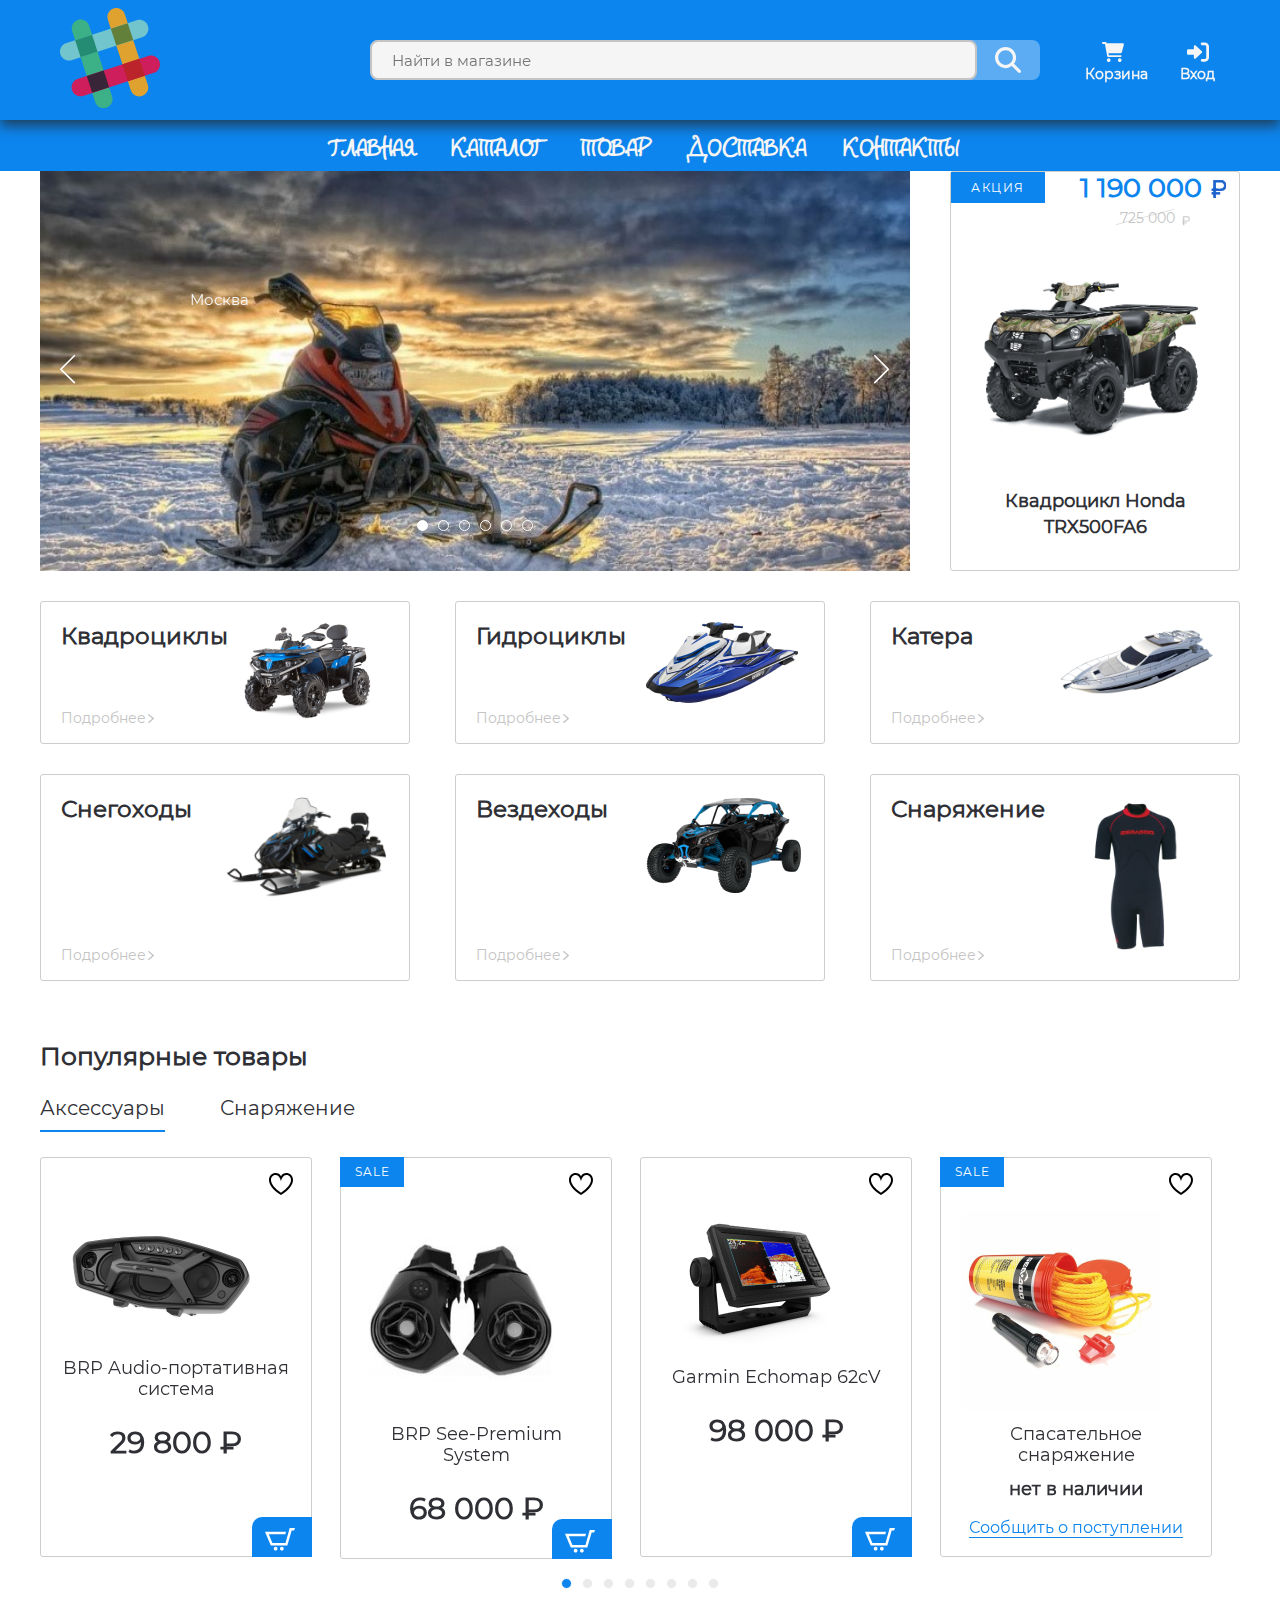
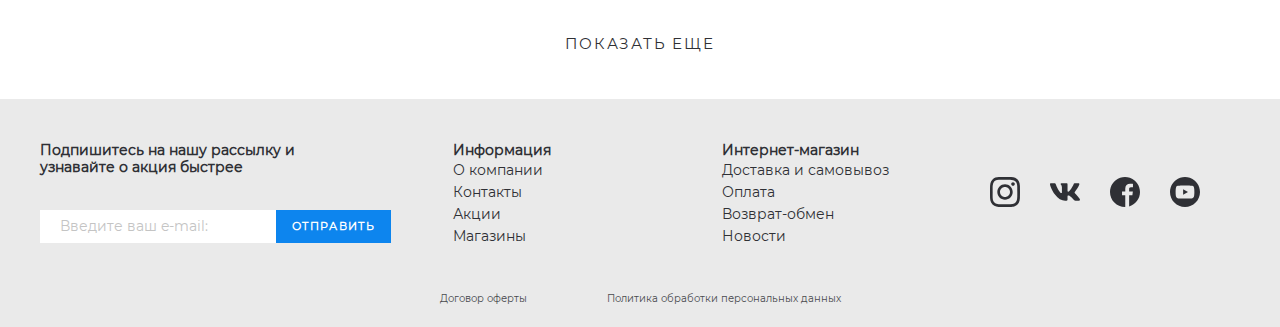
==== index.html @ d173279e "kommit" ====
<!DOCTYPE html>
<html lang="ru">
<head>
  <meta charset="UTF-8">

  <meta name="viewport" content="width=device-width, initial-scale=1.0">
  <title>Интернет-магазин</title>
  <link rel="stylesheet" href="css/jquery.formstyler.css">
  <link rel="stylesheet" href="css/jquery.formstyler.theme.css">
  <link rel="stylesheet" href="css/ion.rangeSlider.min.css">
  <link rel="stylesheet" href="css/style.css">
  <link rel="stylesheet" href="css/slick.css">
  <link rel="stylesheet" href="css/media.css">
 

  <script src="https://ajax.googleapis.com/ajax/libs/jquery/3.6.1/jquery.min.js"></script>
  <script src="js/slick.min.js"></script>

  <script defer src="js/slider.js"></script>
  <script src="js/ion.rangeSlider.min.js"></script>

  <script src="js/jquery.formstyler.min.js"></script>

  <script defer src="js/jquery.bxslider.min.js"></script>
  <script src="js/main.js"></script> 
</head>
<body>

  <header>
    <div class="header container">
        <a href="#">
            <div class="logo"><img src="/images/1-logo.svg" alt="Лого" width="100"></div>
        </a>
          <div id="city" title="Выбор города"><b>Ваш город: </b>
            <span> Москва</span> 
          </div>
        <div class="search-header">
            <form class="search-form">
                <input type="search" class="query" name="query" placeholder="Найти в магазине">
                <button type="button" class="search-button"></button>
            </form>
        </div>
        <a href="order.html" class="header-item cart">Корзина</a>
        <a href="#" class="header-item login">Вход</a>
        <nav id="nav" class="hamburger">
            <span></span>
            <span></span>
            <span></span>
            <span></span>
        </nav>
    </div>

      <nav class="header container">
          <a href="order.html" class="nav-cart">Корзина</a>
          <a href="#" class="nav-login">Вход</a>
      </nav>
  </header>

    <nav class="nav">
      <ul class="menu">
        <li class="menu__list"><a href="index.html" class="menu__link">Главная</a></li>
          <li class="menu__list menu__currentPage"><a href="catalog.html" class="menu__link">Каталог</a>
          </li>
        <li class="menu__list"><a href="product.html" class="menu__link">Товар</a></li>
        <li class="menu__list"><a href="index.html" class="menu__link">Доставка</a></li>
        <li class="menu__list"><a href="contacts.html" class="menu__link">Контакты</a></li>
      </ul>
    </nav>

  <section>
    <div id="sale" class="container">
        <div class="sale-wrapper">
            <div class="sale-info">
                <h2>Акция</h2>
                <p>Распродажа. Скидки до 50%.</p>
            </div>
            <div class="sale-countdown">
                <div class="sale-countdown-header">До конца акции осталось:</div>
                <div class="days-left">
                    <span class="digit-wrapper">
                        <span class="digit">0</span>
                    </span>
                    <span class="digit-wrapper">
                        <span class="digit">0</span>
                    </span>
                </div>
                <div class="timer-separator"></div>
                <div class="hours-left">
                    <span class="digit-wrapper">
                        <span class="digit">0</span>
                    </span>
                    <span class="digit-wrapper">
                        <span class="digit">0</span>
                    </span>
                </div>
                <div class="timer-separator"></div>
                <div class="minutes-left">
                    <span class="digit-wrapper">
                        <span class="digit">0</span>
                    </span>
                    <span class="digit-wrapper">
                        <span class="digit">0</span>
                    </span>
                </div>
                <div class="timer-separator"></div>
                <div class="days-left">
                    <span class="digit-wrapper">
                        <span class="digit">0</span>
                    </span>
                    <span class="digit-wrapper">
                        <span class="digit">0</span>
                    </span>
                </div>
                <div class="sale-countdown-footer">
                    Дней
                </div>
                <div class="blank"></div>
                <div class="sale-countdown-footer">
                    Часов
                </div>
                <div class="blank"></div>
                <div class="sale-countdown-footer">
                    Минут
                </div>
                <div class="blank"></div>
                <div class="sale-countdown-footer">
                    Секунд
                </div>
            </div>
        </div>
    </div>  
  </section>

<section class="banner-section page-section">
  <div class="container">
    <div class="banner-section__inner">
      <div class="banner-section__slider">
        <a class="banner-section__slider-item" href="#">
          <img class="banner-section__slider-img" src="images/2.Баннер/1-банер.jpg" alt="banner-slider">
        </a>
        <a class="banner-section__slider-item" href="#">
          <img class="banner-section__slider-img" src="images/2.Баннер/2-баннер.jpg" alt="banner-slider" width="900" height="400">
        </a>
        <a class="banner-section__slider-item" href="#">
          <img class="banner-section__slider-img" src="images/2.Баннер/3-баннер.jpg" alt="banner-slider" width="900" height="400">
        </a>
        <a class="banner-section__slider-item" href="#">
          <img class="banner-section__slider-img" src="images/2.Баннер/4-баннер.jpg" alt="banner-slider"width="900" height="400">
        </a>
        <a class="banner-section__slider-item" href="#">
          <img class="banner-section__slider-img" src="images/2.Баннер/5-баннер.jpg" alt="banner-slider" width="900" height="400">
        </a>
        <a class="banner-section__slider-item" href="#">
          <img class="banner-section__slider-img" src="images/2.Баннер/6-баннер.jpg" alt="banner-slider" width="900" height="400">
        </a>
      </div>
      <a class="banner-section__item sale-item">
        <div class="sale-item__top">
          <p class="sale-item__info">акция</p>
          <div class="sale-item__price">
            <div class="price sale-item__price-new">1 190 000</div>
            <div class="price sale-item__price-old">725 000</div>
          </div>
        </div>
        <img class="sale-item__img" src="img 2/3.jpg" alt="sale" width="280">
        <h5 class="sale-item__title">Квадроцикл Honda TRX500FA6</h5>
      </a>
    </div>
  </div>
</section>

<section class="categories page-section">
  <div class="container">
    <div class="categories__inner">
      <a class="categories__item" href="product.html">
        <div class="categories__item-info">
          <h4 class="categories__item-title">Квадроциклы</h4>
          <p class="categories__item-text">Подробнее</p>
        </div>
        <div class="categories__item-img">
          <img src="images/categories-1.png" alt="categories-1">
        </div>
      </a>
      <a class="categories__item" href="product.html">
        <div class="categories__item-info">
          <h4 class="categories__item-title">Гидроциклы </h4>
          <p class="categories__item-text">Подробнее</p>
        </div>
        <div class="categories__item-img">
          <img src="images/categories-2.png" alt="categories-2">
        </div>
      </a>
      <a class="categories__item" href="product.html">
        <div class="categories__item-info">
          <h4 class="categories__item-title">Катера</h4>
          <p class="categories__item-text">Подробнее</p>
        </div>
        <div class="categories__item-img">
          <img src="images/categories-3.png" alt="categories-3">
        </div>
      </a>
      <a class="categories__item" href="product.html">
        <div class="categories__item-info">
          <h4 class="categories__item-title">Снегоходы</h4>
          <p class="categories__item-text">Подробнее</p>
        </div>
        <div class="categories__item-img">
          <img src="images/categories-4.png" alt="categories-4">
        </div>
      </a>
      <a class="categories__item" href="product.html">
        <div class="categories__item-info">
          <h4 class="categories__item-title">Вездеходы</h4>
          <p class="categories__item-text">Подробнее</p>
        </div>
        <div class="categories__item-img">
          <img src="images/categories-5.png" alt="categories-5">
        </div>
      </a>
      <a class="categories__item" href="product.html">
        <div class="categories__item-info">
          <h4 class="categories__item-title">Снаряжение</h4>
          <p class="categories__item-text">Подробнее</p>
        </div>
        <div class="categories__item-img">
          <img src="images/content/suit.png" alt="categories-6">
        </div>
      </a>
    </div>
  </div>
</section>

<section class="products page-section">
  <div class="container">
    <div class="products__inner">
      <div class="products__title">Популярные товары</div>
      <div class="tabs-wrapper">
        <div class="tabs products__tabs mobile-overflow">
          <a class="tab products__tab tab--active" href="#product-tab-1">Аксессуары</a>
          <a class="tab products__tab" href="#product-tab-2">Снаряжение</a>
        </div>
      </div>
        <div class="tabs-container products__container">
          <div class="tabs-content products__content tabs-content--active" id="product-tab-1">
            <div class="product-slider">
              <div class="product-slider__item">
                <div class="product-item__wrapper">
                  <button class="product-item__favorite"></button>
                  <button class="product-item__basket">
                    <img src="images/icon-basket-white.svg" alt="basket">
                  </button>
                  <a class="product-item__notify-link" href="#"><span>Сообщить о поступлении</span></a>
                  <a class="product-item" href="#">
                    <p class="product-item__hover-text">посмотреть товар</p>
                    <img class="product-item__img" src="/images/content/brp-audio-system.png" alt="product">
                    <h4 class="product-item__title">BRP Audio-портативная система</h4>
                    <p class="price product-item__price">29 800 ₽</p>
                    <p class="product-item__notify-text">нет в наличии</p>
                  </a>
                </div>
              </div>
              <div class="product-slider__item">
                <div class="product-item__wrapper">
                  <button class="product-item__favorite"></button>
                  <button class="product-item__basket">
                    <img src="images/icon-basket-white.svg" alt="basket">
                  </button>
                  <a class="product-item__notify-link" href="#"><span>Сообщить о поступлении</span></a>
                  <a class="product-item product-item--sale" href="#">
                    <p class="product-item__hover-text">посмотреть товар</p>
                    <img class="product-item__img" src="images/content/product-3.png" alt="product">
                    <h4 class="product-item__title">BRP See-Premium System</h4>
                    <p class="price product-item__price">68 000 ₽</p>
                    <p class="product-item__notify-text">нет в наличии</p>
                  </a>
                </div>
              </div>
              <div class="product-slider__item">
                <div class="product-item__wrapper">
                  <button class="product-item__favorite"></button>
                  <button class="product-item__basket">
                    <img src="images/icon-basket-white.svg" alt="basket">
                  </button>
                  <a class="product-item__notify-link" href="#"><span>Сообщить о поступлении</span></a>
                  <a class="product-item" href="#">
                    <p class="product-item__hover-text">посмотреть товар</p>
                    <img class="product-item__img" src="images/content/echomap.png" alt="product">
                    <h4 class="product-item__title">Garmin Echomap 62cV</h4>
                    <p class="price product-item__price">98 000 ₽</p>
                    <p class="product-item__notify-text">нет в наличии</p>
                  </a>
                </div>
              </div>
              <div class="product-slider__item">
                <div class="product-item__wrapper product-item__not-available">
                  <button class="product-item__favorite"></button>
                  <button class="product-item__basket">
                    <img src="images/icon-basket-white.svg" alt="basket">
                  </button>
                  <a class="product-item__notify-link" href="#"><span>Сообщить о поступлении</span></a>
                  <a class="product-item product-item--sale" href="#">
                    <p class="product-item__hover-text">посмотреть товар</p>
                    <img class="product-item__img" src="images/content/product-4.png" alt="product">
                    <h4 class="product-item__title">Спасательное снаряжение</h4>
                    <p class="price product-item__price">6 800 ₽</p>
                    <p class="product-item__notify-text">нет в наличии</p>
                  </a>
                </div>
              </div>
              <div class="product-slider__item">
                <div class="product-item__wrapper product-item__not-available">
                  <button class="product-item__favorite"></button>
                  <button class="product-item__basket">
                    <img src="images/icon-basket-white.svg" alt="basket">
                  </button>
                  <a class="product-item__notify-link" href="#"><span>Сообщить о поступлении</span></a>
                  <a class="product-item product-item--sale" href="#">
                    <p class="product-item__hover-text">посмотреть товар</p>
                    <img class="product-item__img" src="/images/content/suit.png" alt="product">
                    <h4 class="product-item__title">Мужской костюм 3мм</h4>
                    <p class="price product-item__price">10 400 ₽</p>
                    <p class="product-item__notify-text">нет в наличии</p>
                  </a>
                </div>
              </div>
              <div class="product-slider__item">
                <div class="product-item__wrapper product-item__not-available">
                  <button class="product-item__favorite"></button>
                  <button class="product-item__basket">
                    <img src="images/icon-basket-white.svg" alt="basket">
                  </button>
                  <a class="product-item__notify-link" href="#"><span>Сообщить о поступлении</span></a>
                  <a class="product-item product-item--sale" href="#">
                    <p class="product-item__hover-text">посмотреть товар</p>
                    <img class="product-item__img" src="images/content/product-1.png" alt="product">
                    <h4 class="product-item__title">Водонепроницаемый Рюкзак</h4>
                    <p class="price product-item__price">9 800 ₽</p>
                    <p class="product-item__notify-text">нет в наличии</p>
                  </a>
                </div>
              </div>
              <div class="product-slider__item">
                <div class="product-item__wrapper product-item__not-available">
                  <button class="product-item__favorite"></button>
                  <button class="product-item__basket">
                    <img src="images/icon-basket-white.svg" alt="basket">
                  </button>
                  <a class="product-item__notify-link" href="#"><span>Сообщить о поступлении</span></a>
                  <a class="product-item product-item--sale" href="#">
                    <p class="product-item__hover-text">посмотреть товар</p>
                    <img class="product-item__img" src="images/content/product-4.png" alt="product">
                    <h4 class="product-item__title">Спасательное снаряжение</h4>
                    <p class="price product-item__price">6 800 ₽</p>
                    <p class="product-item__notify-text">нет в наличии</p>
                  </a>
                </div>
              </div>
              <div class="product-slider__item">
                <div class="product-item__wrapper product-item__not-available">
                  <button class="product-item__favorite"></button>
                  <button class="product-item__basket">
                    <img src="images/icon-basket-white.svg" alt="basket">
                  </button>
                  <a class="product-item__notify-link" href="#"><span>Сообщить о поступлении</span></a>
                  <a class="product-item product-item--sale" href="#">
                    <p class="product-item__hover-text">посмотреть товар</p>
                    <img class="product-item__img" src="/images/content/rf-key.png" alt="product">
                    <h4 class="product-item__title">RF D.E.S.S.TM Key</h4>
                    <p class="price product-item__price">7 700 ₽</p>
                    <p class="product-item__notify-text">нет в наличии</p>
                  </a>
                </div>
              </div>
            </div>
          </div>

          <div class="tabs-content products__content" id="product-tab-2">
            <div class="product-slider">
              <div class="product-slider__item">
                <div class="product-item__wrapper">
                  <button class="product-item__favorite"></button>
                  <button class="product-item__basket">
                    <img src="images/icon-basket-white.svg" alt="basket">
                  </button>
                  <a class="product-item__notify-link" href="#"><span>Сообщить о поступлении</span></a>
                  <a class="product-item" href="#">
                    <p class="product-item__hover-text">посмотреть товар</p>
                    <img class="product-item__img" src="/images/content/suit.png" alt="product">
                    <h4 class="product-item__title">Мужской костюм 4мм</h4>
                    <p class="price product-item__price">11 800 ₽</p>
                    <p class="product-item__notify-text">нет в наличии</p>
                  </a>
                </div>
              </div>
              <div class="product-slider__item">
                <div class="product-item__wrapper">
                  <button class="product-item__favorite"></button>
                  <button class="product-item__basket">
                    <img src="images/icon-basket-white.svg" alt="basket">
                  </button>
                  <a class="product-item__notify-link" href="#"><span>Сообщить о поступлении</span></a>
                  <a class="product-item product-item--sale" href="#">
                    <p class="product-item__hover-text">посмотреть товар</p>
                    <img class="product-item__img" src="images/content/product-2.png" alt="product">
                    <h4 class="product-item__title">Спасательный жилет BRP Men's Airflow PFDк</h4>
                    <p class="price product-item__price">9 900 ₽</p>
                    <p class="product-item__notify-text">нет в наличии</p>
                  </a>
                </div>
              </div>
              <div class="product-slider__item">
                <div class="product-item__wrapper">
                  <button class="product-item__favorite"></button>
                  <button class="product-item__basket">
                    <img src="images/icon-basket-white.svg" alt="basket">
                  </button>
                  <a class="product-item__notify-link" href="#"><span>Сообщить о поступлении</span></a>
                  <a class="product-item" href="#">
                    <p class="product-item__hover-text">посмотреть товар</p>
                    <img class="product-item__img" src="images/content/product-3.png" alt="product">
                    <h4 class="product-item__title">BRP See-Premium System</h4>
                    <p class="price product-item__price">68 000 ₽</p>
                    <p class="product-item__notify-text">нет в наличии</p>
                  </a>
                </div>
              </div>
              <div class="product-slider__item">
                <div class="product-item__wrapper product-item__not-available">
                  <button class="product-item__favorite"></button>
                  <button class="product-item__basket">
                    <img src="images/icon-basket-white.svg" alt="basket">
                  </button>
                  <a class="product-item__notify-link" href="#"><span>Сообщить о поступлении</span></a>
                  <a class="product-item product-item--sale" href="#">
                    <p class="product-item__hover-text">посмотреть товар</p>
                    <img class="product-item__img" src="images/content/product-4.png" alt="product">
                    <h4 class="product-item__title">Спасательное снаряжение</h4>
                    <p class="price product-item__price">9 800 ₽</p>
                    <p class="product-item__notify-text">нет в наличии</p>
                  </a>
                </div>
              </div>
              <div class="product-slider__item">
                <div class="product-item__wrapper product-item__not-available">
                  <button class="product-item__favorite"></button>
                  <button class="product-item__basket">
                    <img src="images/icon-basket-white.svg" alt="basket">
                  </button>
                  <a class="product-item__notify-link" href="#"><span>Сообщить о поступлении</span></a>
                  <a class="product-item product-item--sale" href="#">
                    <p class="product-item__hover-text">посмотреть товар</p>
                    <img class="product-item__img" src="images/content/product-1.png" alt="product">
                    <h4 class="product-item__title">Водонепроницаемый Рюкзак 16L</h4>
                    <p class="price product-item__price">9 800 ₽</p>
                    <p class="product-item__notify-text">нет в наличии</p>
                  </a>
                </div>
              </div>
              <div class="product-slider__item">
                <div class="product-item__wrapper product-item__not-available">
                  <button class="product-item__favorite"></button>
                  <button class="product-item__basket">
                    <img src="images/icon-basket-white.svg" alt="basket">
                  </button>
                  <a class="product-item__notify-link" href="#"><span>Сообщить о поступлении</span></a>
                  <a class="product-item product-item--sale" href="#">
                    <p class="product-item__hover-text">посмотреть товар</p>
                    <img class="product-item__img" src="images/content/product-1.png" alt="product">
                    <h4 class="product-item__title">Водонепроницаемый Рюкзак 20L</h4>
                    <p class="price product-item__price">9 800 ₽</p>
                    <p class="product-item__notify-text">нет в наличии</p>
                  </a>
                </div>
              </div>
              <div class="product-slider__item">
                <div class="product-item__wrapper product-item__not-available">
                  <button class="product-item__favorite"></button>
                  <button class="product-item__basket">
                    <img src="images/icon-basket-white.svg" alt="basket">
                  </button>
                  <a class="product-item__notify-link" href="#"><span>Сообщить о поступлении</span></a>
                  <a class="product-item product-item--sale" href="#">
                    <p class="product-item__hover-text">посмотреть товар</p>
                    <img class="product-item__img" src="images/content/product-1.png" alt="product">
                    <h4 class="product-item__title">Водонепроницаемый Рюкзак 24L</h4>
                    <p class="price product-item__price">9 800 ₽</p>
                    <p class="product-item__notify-text">нет в наличии</p>
                  </a>
                </div>
              </div>
              <div class="product-slider__item">
                <div class="product-item__wrapper product-item__not-available">
                  <button class="product-item__favorite"></button>
                  <button class="product-item__basket">
                    <img src="images/icon-basket-white.svg" alt="basket">
                  </button>
                  <a class="product-item__notify-link" href="#"><span>Сообщить о поступлении</span></a>
                  <a class="product-item product-item--sale" href="#">
                    <p class="product-item__hover-text">посмотреть товар</p>
                    <img class="product-item__img" src="images/content/product-1.png" alt="product">
                    <h4 class="product-item__title">Водонепроницаемый Рюкзак 28L</h4>
                    <p class="price product-item__price">9 800 ₽</p>
                    <p class="product-item__notify-text">нет в наличии</p>
                  </a>
                </div>
              </div>
            </div>
          </div>
        </div>
      <div class="product__more">
        <a class="product__more-link" href="#">Показать еще</a>
      </div>
    </div>
  </div>
</section>

<footer class="footer">
  <div class="container">
    <div class="footer__top">
      <div class="footer__top-inner">
        <div class="footer__top-item footer__top-newsLatter">
          <h6 class="footer__top-title">
            Подпишитесь на нашу рассылку и узнавайте о акция быстрее
          </h6>
          <form class="footer-form">
            <input class="footer-form__input" type="text" placeholder="Введите ваш e-mail:">
            <button class="footer-form__btn" type="submit">Отправить</button>
          </form>
        </div>
        <div class="footer__top-item footer__top-itemDrop">
          <h6 class="footer__top-title footer__topDrop">Информация</h6>
          <ul class="footer-list">
            <li class="footer-list__item"><a href="#">О компании</a></li>
            <li class="footer-list__item"><a href="#">Контакты</a></li>
            <li class="footer-list__item"><a href="#">Акции</a></li>
            <li class="footer-list__item"><a href="#">Магазины</a></li>
          </ul>
        </div>
        <div class="footer__top-item">
          <h6 class="footer__top-title footer__topDrop">Интернет-магазин</h6>
          <ul class="footer-list">
            <li class="footer-list__item"><a href="#">Доставка и самовывоз</a></li>
            <li class="footer-list__item"><a href="#">Оплата</a></li>
            <li class="footer-list__item"><a href="#">Возврат-обмен</a></li>
            <li class="footer-list__item"><a href="#">Новости</a></li>
          </ul>
        </div>
        <div class="footer__top-item footer__top-social">
          <ul class="social-list">
            <li class="social-list__item"><a href="#">
              <img src="images/icon-instagram.svg" alt="instagram">
            </a></li>
            <li class="social-list__item"><a href="#">
              <img src="images/icon-vk.svg" alt="vk">
            </a></li>
            <li class="social-list__item"><a href="#">
              <img src="images/icon-facebook.svg" alt="facebook">
            </a></li>
            <li class="social-list__item"><a href="#">
              <img src="images/icon-youtube.svg" alt="youtube">
            </a></li>
          </ul>
        </div>
      </div>
    </div>
    <div class="footer__bottom">
      <a class="footer__bottom-link" href="#">Договор оферты</a>
      <a class="footer__bottom-link" href="#">Политика обработки персональных данных</a>
    </div>
  </div>
</footer>
</body>
</html>
---- css/ion.rangeSlider.min.css ----
/*!Ion.RangeSlider, 2.3.1, © Denis Ineshin, 2010 - 2019, IonDen.com, Build date: 2019-12-19 16:51:02*/.irs{position:relative;display:block;-webkit-touch-callout:none;-webkit-user-select:none;-khtml-user-select:none;-moz-user-select:none;-ms-user-select:none;user-select:none;font-size:12px;font-family:Arial,sans-serif}.irs-line{position:relative;display:block;overflow:hidden;outline:none !important}.irs-bar{position:absolute;display:block;left:0;width:0}.irs-shadow{position:absolute;display:none;left:0;width:0}.irs-handle{position:absolute;display:block;box-sizing:border-box;cursor:default;z-index:1}.irs-handle.type_last{z-index:2}.irs-min,.irs-max{position:absolute;display:block;cursor:default}.irs-min{left:0}.irs-max{right:0}.irs-from,.irs-to,.irs-single{position:absolute;display:block;top:0;left:0;cursor:default;white-space:nowrap}.irs-grid{position:absolute;display:none;bottom:0;left:0;width:100%;height:20px}.irs-with-grid .irs-grid{display:block}.irs-grid-pol{position:absolute;top:0;left:0;width:1px;height:8px;background:#000}.irs-grid-pol.small{height:4px}.irs-grid-text{position:absolute;bottom:0;left:0;white-space:nowrap;text-align:center;font-size:9px;line-height:9px;padding:0 3px;color:#000}.irs-disable-mask{position:absolute;display:block;top:0;left:-1%;width:102%;height:100%;cursor:default;background:rgba(0,0,0,0);z-index:2}.lt-ie9 .irs-disable-mask{background:#000;filter:alpha(opacity=0);cursor:not-allowed}.irs-disabled{opacity:.4}.irs-hidden-input{position:absolute !important;display:block !important;top:0 !important;left:0 !important;width:0 !important;height:0 !important;font-size:0 !important;line-height:0 !important;padding:0 !important;margin:0 !important;overflow:hidden;outline:none !important;z-index:-9999 !important;background:none !important;border-style:solid !important;border-color:transparent !important}.irs--flat{height:40px}.irs--flat.irs-with-grid{height:60px}.irs--flat .irs-line{top:25px;height:12px;background-color:#e1e4e9;border-radius:4px}.irs--flat .irs-bar{top:25px;height:12px;background-color:#ed5565}.irs--flat .irs-bar--single{border-radius:4px 0 0 4px}.irs--flat .irs-shadow{height:1px;bottom:16px;background-color:#e1e4e9}.irs--flat .irs-handle{top:22px;width:16px;height:18px;background-color:transparent}.irs--flat .irs-handle>i:first-child{position:absolute;display:block;top:0;left:50%;width:2px;height:100%;margin-left:-1px;background-color:#da4453}.irs--flat .irs-handle.state_hover>i:first-child,.irs--flat .irs-handle:hover>i:first-child{background-color:#a43540}.irs--flat .irs-min,.irs--flat .irs-max{top:0;padding:1px 3px;color:#999;font-size:10px;line-height:1.333;text-shadow:none;background-color:#e1e4e9;border-radius:4px}.irs--flat .irs-from,.irs--flat .irs-to,.irs--flat .irs-single{color:white;font-size:10px;line-height:1.333;text-shadow:none;padding:1px 5px;background-color:#ed5565;border-radius:4px}.irs--flat .irs-from:before,.irs--flat .irs-to:before,.irs--flat .irs-single:before{position:absolute;display:block;content:"";bottom:-6px;left:50%;width:0;height:0;margin-left:-3px;overflow:hidden;border:3px solid transparent;border-top-color:#ed5565}.irs--flat .irs-grid-pol{background-color:#e1e4e9}.irs--flat .irs-grid-text{color:#999}.irs--big{height:55px}.irs--big.irs-with-grid{height:70px}.irs--big .irs-line{top:33px;height:12px;background-color:white;background:linear-gradient(to bottom, #ddd -50%, white 150%);border:1px solid #ccc;border-radius:12px}.irs--big .irs-bar{top:33px;height:12px;background-color:#92bce0;border:1px solid #428bca;background:linear-gradient(to bottom, #ffffff 0%, #428bca 30%, #b9d4ec 100%);box-shadow:inset 0 0 1px 1px rgba(255,255,255,0.5)}.irs--big .irs-bar--single{border-radius:12px 0 0 12px}.irs--big .irs-shadow{height:1px;bottom:16px;background-color:rgba(66,139,202,0.5)}.irs--big .irs-handle{top:25px;width:30px;height:30px;border:1px solid rgba(0,0,0,0.3);background-color:#cbcfd5;background:linear-gradient(to bottom, white 0%, #B4B9BE 30%, white 100%);box-shadow:1px 1px 2px rgba(0,0,0,0.2),inset 0 0 3px 1px white;border-radius:30px}.irs--big .irs-handle.state_hover,.irs--big .irs-handle:hover{border-color:rgba(0,0,0,0.45);background-color:#939ba7;background:linear-gradient(to bottom, white 0%, #919BA5 30%, white 100%)}.irs--big .irs-min,.irs--big .irs-max{top:0;padding:1px 5px;color:white;text-shadow:none;background-color:#9f9f9f;border-radius:3px}.irs--big .irs-from,.irs--big .irs-to,.irs--big .irs-single{color:white;text-shadow:none;padding:1px 5px;background-color:#428bca;background:linear-gradient(to bottom, #428bca 0%, #3071a9 100%);border-radius:3px}.irs--big .irs-grid-pol{background-color:#428bca}.irs--big .irs-grid-text{color:#428bca}.irs--modern{height:55px}.irs--modern.irs-with-grid{height:55px}.irs--modern .irs-line{top:25px;height:5px;background-color:#d1d6e0;background:linear-gradient(to bottom, #e0e4ea 0%, #d1d6e0 100%);border:1px solid #a3adc1;border-bottom-width:0;border-radius:5px}.irs--modern .irs-bar{top:25px;height:5px;background:#20b426;background:linear-gradient(to bottom, #20b426 0%, #18891d 100%)}.irs--modern .irs-bar--single{border-radius:5px 0 0 5px}.irs--modern .irs-shadow{height:1px;bottom:21px;background-color:rgba(209,214,224,0.5)}.irs--modern .irs-handle{top:37px;width:12px;height:13px;border:1px solid #a3adc1;border-top-width:0;box-shadow:1px 1px 1px rgba(0,0,0,0.1);border-radius:0 0 3px 3px}.irs--modern .irs-handle>i:nth-child(1){position:absolute;display:block;top:-4px;left:1px;width:6px;height:6px;border:1px solid #a3adc1;background:white;transform:rotate(45deg)}.irs--modern .irs-handle>i:nth-child(2){position:absolute;display:block;box-sizing:border-box;top:0;left:0;width:10px;height:12px;background:#e9e6e6;background:linear-gradient(to bottom, white 0%, #e9e6e6 100%);border-radius:0 0 3px 3px}.irs--modern .irs-handle>i:nth-child(3){position:absolute;display:block;box-sizing:border-box;top:3px;left:3px;width:4px;height:5px;border-left:1px solid #a3adc1;border-right:1px solid #a3adc1}.irs--modern .irs-handle.state_hover,.irs--modern .irs-handle:hover{border-color:#7685a2;background:#c3c7cd;background:linear-gradient(to bottom, #ffffff 0%, #919ba5 30%, #ffffff 100%)}.irs--modern .irs-handle.state_hover>i:nth-child(1),.irs--modern .irs-handle:hover>i:nth-child(1){border-color:#7685a2}.irs--modern .irs-handle.state_hover>i:nth-child(3),.irs--modern .irs-handle:hover>i:nth-child(3){border-color:#48536a}.irs--modern .irs-min,.irs--modern .irs-max{top:0;font-size:10px;line-height:1.333;text-shadow:none;padding:1px 5px;color:white;background-color:#d1d6e0;border-radius:5px}.irs--modern .irs-from,.irs--modern .irs-to,.irs--modern .irs-single{font-size:10px;line-height:1.333;text-shadow:none;padding:1px 5px;background-color:#20b426;color:white;border-radius:5px}.irs--modern .irs-from:before,.irs--modern .irs-to:before,.irs--modern .irs-single:before{position:absolute;display:block;content:"";bottom:-6px;left:50%;width:0;height:0;margin-left:-3px;overflow:hidden;border:3px solid transparent;border-top-color:#20b426}.irs--modern .irs-grid{height:25px}.irs--modern .irs-grid-pol{background-color:#dedede}.irs--modern .irs-grid-text{color:silver;font-size:13px}.irs--sharp{height:50px;font-size:12px;line-height:1}.irs--sharp.irs-with-grid{height:57px}.irs--sharp .irs-line{top:30px;height:2px;background-color:black;border-radius:2px}.irs--sharp .irs-bar{top:30px;height:2px;background-color:#ee22fa}.irs--sharp .irs-bar--single{border-radius:2px 0 0 2px}.irs--sharp .irs-shadow{height:1px;bottom:21px;background-color:rgba(0,0,0,0.5)}.irs--sharp .irs-handle{top:25px;width:10px;height:10px;background-color:#a804b2}.irs--sharp .irs-handle>i:first-child{position:absolute;display:block;top:100%;left:0;width:0;height:0;border:5px solid transparent;border-top-color:#a804b2}.irs--sharp .irs-handle.state_hover,.irs--sharp .irs-handle:hover{background-color:black}.irs--sharp .irs-handle.state_hover>i:first-child,.irs--sharp .irs-handle:hover>i:first-child{border-top-color:black}.irs--sharp .irs-min,.irs--sharp .irs-max{color:white;font-size:14px;line-height:1;top:0;padding:3px 4px;opacity:.4;background-color:#a804b2;border-radius:2px}.irs--sharp .irs-from,.irs--sharp .irs-to,.irs--sharp .irs-single{font-size:14px;line-height:1;text-shadow:none;padding:3px 4px;background-color:#a804b2;color:white;border-radius:2px}.irs--sharp .irs-from:before,.irs--sharp .irs-to:before,.irs--sharp .irs-single:before{position:absolute;display:block;content:"";bottom:-6px;left:50%;width:0;height:0;margin-left:-3px;overflow:hidden;border:3px solid transparent;border-top-color:#a804b2}.irs--sharp .irs-grid{height:25px}.irs--sharp .irs-grid-pol{background-color:#dedede}.irs--sharp .irs-grid-text{color:silver;font-size:13px}.irs--round{height:50px}.irs--round.irs-with-grid{height:65px}.irs--round .irs-line{top:36px;height:4px;background-color:#dee4ec;border-radius:4px}.irs--round .irs-bar{top:36px;height:4px;background-color:#006cfa}.irs--round .irs-bar--single{border-radius:4px 0 0 4px}.irs--round .irs-shadow{height:4px;bottom:21px;background-color:rgba(222,228,236,0.5)}.irs--round .irs-handle{top:26px;width:24px;height:24px;border:4px solid #006cfa;background-color:white;border-radius:24px;box-shadow:0 1px 3px rgba(0,0,255,0.3)}.irs--round .irs-handle.state_hover,.irs--round .irs-handle:hover{background-color:#f0f6ff}.irs--round .irs-min,.irs--round .irs-max{color:#333;font-size:14px;line-height:1;top:0;padding:3px 5px;background-color:rgba(0,0,0,0.1);border-radius:4px}.irs--round .irs-from,.irs--round .irs-to,.irs--round .irs-single{font-size:14px;line-height:1;text-shadow:none;padding:3px 5px;background-color:#006cfa;color:white;border-radius:4px}.irs--round .irs-from:before,.irs--round .irs-to:before,.irs--round .irs-single:before{position:absolute;display:block;content:"";bottom:-6px;left:50%;width:0;height:0;margin-left:-3px;overflow:hidden;border:3px solid transparent;border-top-color:#006cfa}.irs--round .irs-grid{height:25px}.irs--round .irs-grid-pol{background-color:#dedede}.irs--round .irs-grid-text{color:silver;font-size:13px}.irs--square{height:50px}.irs--square.irs-with-grid{height:60px}.irs--square .irs-line{top:31px;height:4px;background-color:#dedede}.irs--square .irs-bar{top:31px;height:4px;background-color:black}.irs--square .irs-shadow{height:2px;bottom:21px;background-color:#dedede}.irs--square .irs-handle{top:25px;width:16px;height:16px;border:3px solid black;background-color:white;-webkit-transform:rotate(45deg);-ms-transform:rotate(45deg);transform:rotate(45deg)}.irs--square .irs-handle.state_hover,.irs--square .irs-handle:hover{background-color:#f0f6ff}.irs--square .irs-min,.irs--square .irs-max{color:#333;font-size:14px;line-height:1;top:0;padding:3px 5px;background-color:rgba(0,0,0,0.1)}.irs--square .irs-from,.irs--square .irs-to,.irs--square .irs-single{font-size:14px;line-height:1;text-shadow:none;padding:3px 5px;background-color:black;color:white}.irs--square .irs-grid{height:25px}.irs--square .irs-grid-pol{background-color:#dedede}.irs--square .irs-grid-text{color:silver;font-size:11px}
---- css/style.css ----
@font-face {
  font-family: 'alexandra';
  src: url('../fonts/alexandra-script.woff2') format('woff2');
  font-weight: 400;
  font-style: normal;
}
@font-face {
  font-family: 'Veles';
  src: url('../fonts/Veles-Regular.woff2') format('woff2');
  font-weight: 400;
  font-style: normal;
}
@font-face {
  font-family: 'Montserrat';
  src: url('../fonts/Montserrat-Regular.woff2') format('woff2');
  font-weight: 400;
  font-style: italic;
}
@font-face {
  font-family: 'Roboto';
  src: url('../fonts/Roboto-Regular.woff2') format('woff2');
  font-weight: 400;
  font-style: normal;
  font-display: swap;
}
@font-face {
  font-family: 'Roboto';
  src: url('../fonts/Roboto-Medium.woff2') format('woff2');
  font-weight: 500;
  font-style: normal;
  font-display: swap;
}
@font-face {
  font-family: 'Roboto';
  src: url('../fonts/Roboto-Bold.woff2') format('woff2');
  font-weight: 700;
  font-style: normal;
  font-display: swap;
}

html, body, body div, div, span, h1, h2, h3, h4, h5, h6,
p, a, em, img, s, small, strong, sub, sup, b, u, i, dl, dt, dd, ol, ul, li,
button, form, fieldset, article, aside, legend, label,
footer, header, main, nav, section, input, textarea, select, option {
    margin: 0;
    padding: 0;
    border: none;
    outline: none;
    background: none;
}
html {
  box-sizing: border-box;
}
*, *::before, *::after {
  box-sizing: inherit;
}
a {
  text-decoration: none;
  color: inherit;
  display: inline-block;
}
ol, ul, li {
  margin: 0;
  padding: 0;
  list-style: none;
}
table {
  border-collapse: collapse;
  border-spacing: 0;
}
button {
  cursor: pointer;
}
a {
  cursor: pointer;
  text-decoration: none;
}
p {
  margin: 0;
}
h1, h2, h3, h4, h5, h6 {
  margin: 0;
}
body {
  color: #2F3035;
  font-size: 20px;
  line-height: 24px;
  font-family:'Montserrat', 'Roboto';
  overflow-x: hidden;
  min-width: 320px;
}
.container {
  max-width: 1230px;
  padding: 0 15px;
  margin: 0 auto;
}

/*========= modals ===========*/
.screener {
  background: rgba(0,0,0,.3);
  position: fixed;
  top: 0;
  bottom: 0;
  left: 0;
  right: 0;
  cursor: pointer;
  z-index: 1;
}
.modal {
  background: whitesmoke;
  border-radius: 10px;
  position: fixed;
  left: calc(50% - 240px);
  /*width: 360px;*/
  min-width: 360px;
  max-height: 400px;
  top: 165px;
  padding: 40px;
  z-index: 1;
}
.close {
  position: absolute;
  top: 0;
  right: 0;
  width: 40px;
  height: 40px;
  border-radius: 10px;
  color: rgba(108,117,125,.9);
  font-size: 32px;
  line-height: 40px;
  box-shadow: 0 0 5px rgba(0,0,0,.25);
}
.close:active {
  box-shadow: inset 0 0 5px rgba(0,0,0,.25);
}
#citymodal p {
  color: rgba(108,117,125);
  cursor: pointer;
}
#citymodal p:hover {
  text-decoration: underline  rgba(108,117,125,.9);
}
#citysearch {
  border: 1px solid  rgba(108,117,125,.6);
  color:  #0d85ee;
  display: block;
  padding: 5px 15px;
  margin: 15px 0;
  font: italic 14px/18px 'Montserrat';
  width: 100%;
  box-sizing: border-box;
  border-radius: 10px;
}
#citysearch::placeholder {
  color: rgba(108,117,125,.9);
  font-style: italic;
}
.columns {
  font: italic 18px/22px 'Montserrat';
  columns: 185px 2;
  gap: 30px;
}
#lightbox img {
  width: 100%;
  height: 100%;
  opacity: 0;
  transition: opacity 2s;
}
#lightbox.ready img {
  opacity: 1;
}
/*===== end modal ======*/

/*=========start header============*/
input {
    padding-left: 20px;
    padding-right: 10px;
    font: normal 15px/20px 'Montserrat', 'Roboto';
    color: #222;
}
header {
  color: #f5f5f5;
  background: #0d85ee;
  flex: 0 0 auto;
  position: relative;
  align-items: center;
  justify-content: center;
  height: 120px;
  z-index: 100000;
  box-shadow: 0 6px 12px rgb(34 34 34 / 70%);
}
header a {
  color: #f5f5f5;
}
header a:hover {
  color:#094a83;
}
.logo {
  padding-left: 20px;
}
#city span {
  color: #f5f5f5;
  cursor: pointer;
}
#city span:hover {
  margin-top: 3px;
  text-decoration: underline #f5f5f5;
}  
.location-wrapper {
  width: 100%;
  background: #222;
}
#city {
  width: 180px;
  padding-left: 30px;
  color:#f5f5f5 ;
  font: normal 15px/32 'Montserrat', 'Roboto';
}
.header {
  height: 120px;
  display: flex;
  align-items: center;
}
.header-item {
  padding-top: 28px;
  text-align: center;
  width: 55px;
  margin: 0 15px;
  font-size: 14px;
  line-height: 11px;
  font-weight: bold;
}
.search-header {
  border-radius: 8px;
  background: #5bacf3;
  height: 40px;
  display: flex;
  margin: 8px 30px;
  flex-grow: 1;
}
.search-form {
  border-radius: 8px;
  display: flex;
  width: 100%;
}
.search-button {
  height: 40px;
  width: 70px;
  background: url(../images/Лупа.svg) no-repeat center center;
}
.query {
  border: 2px solid #c4c4c4;
  border-radius: 8px;
  height: 40px;
  background: #f5f5f5;
  width: 100%;
}
.cart {
  background: url(../images/корзина.svg) no-repeat top center;
}
.login {
  background: url(/images/вход.svg) no-repeat top center;
}
/*============== end header ============*/


/*=========  бургер header ===========*/
.hamburger {
  height: 40px;
  width: 40px;
  display: none;
  flex-shrink: 0;
}
#nav {
  width: 40px;
  height: 40px;
  position: relative;
  margin: 50px auto;
  transform: rotate(0deg);
  transition: .5s ease-in-out;
  cursor: pointer;
  user-select: none;
}
#nav span {
  display: block;
  position: absolute;
  height: 8px;
  width: 100%;
  background: #f5f5f5;
  border-radius: 8px;
  opacity: 1;
  left: 0;
  transform: rotate(0deg);
  transition: .25s ease-in-out;
}
#nav span:nth-child(1) {
  top: 0px;
}
#nav span:nth-child(2), #nav span:nth-child(3) {
  top: 16px;
}
#nav span:nth-child(4) {
  top: 32px;
}
#nav.open span:nth-child(1) {
  top: 18px;
  width: 0%;
  left: 50%;
}
#nav.open span:nth-child(2) {
  transform: rotate(45deg);
}
#nav.open span:nth-child(3) {
  transform: rotate(-45deg);
}
#nav.open span:nth-child(4) {
  top: 18px;
  width: 0%;
  left: 50%;
}
nav.header {
  height: auto;
  gap: 24px;
  line-height: 24px;
  font-size: 14px;
  justify-content: center;
  background: inherit;
  position: relative;
  z-index: 10;
}
nav.header a {
  line-height: 24px;
  background: none;
}
nav.header a::before {
  content: '';
  width: 16px;
  height: 16px;
  padding-left: 20px;
}
nav.header .nav-cart, nav.header .nav-login {
  display: none;
} 

nav.header a.nav-cart::before {
  background: url(images/cart-shopping.svg) no-repeat center left;
  background-size: contain;
}
nav.header a.nav-login::before {
  background: url(images/right-to-bracket.svg) no-repeat center left;
  background-size: contain;
}
/*=========  end бургер header ===========*/

/*======= header каталог ========*/
nav.nav {
  background: #0d85ee;
}
.menu {
  display: flex;
  justify-content: space-around;
  list-style: none;
  height: 41px;
  margin-bottom: 10px;
  max-width: 650px;
}
.menu__link {
  color: #f5f5f5;
  font: bold 20px/24px 'veles';
  text-transform: uppercase;
  position: relative;
  display: block;
  padding: 18px;
  margin-bottom: 50px;
}
.menu__list:hover .menu__link {
  color: #094a83;
  border-bottom: 2px solid #0d85ee;
}
.menu__list:hover .drop {
  display: flex;
}
.nav {
  display: flex;
  justify-content: center;
  color: #ffffff;
}
.drop {
  padding: 20px;
  border-radius: 5px;
  background: #ffffff;
  border: 1px solid #e8e8e8;
  display: none;
  justify-content: space-around;
  position: absolute;
  margin-left: -20px;
  margin-top: 14px;
  z-index: 9;
}
.drop_last::before {
  left: 500px;
}
.drop::before {
  content: "";
  width: 12px;
  height: 12px;
  background-color: #fff;
  position: absolute;
  top: -7px;
  left: 32px;
  transform: rotate(45deg);
  border-top: 1px solid #e8e8e8;
  border-left: 1px solid #e8e8e8;
}
.drop__h3 {
  color: #232323;
  font-size: 14px;
  font-weight: 400;
  text-transform: uppercase;
  border-bottom: 1px solid #e8e8e8;
  line-height: 32px;
  margin-bottom: 8px;
}
.drop__flex {
  width: 235px;
  margin-right: 46px;
}
.drop__flex:last-of-type {
  margin-right: 0;
}
.drop__menu {
  list-style: none;
  position: relative;
}
.drop__menu__img {
  margin-top: 22px;
  position: absolute;
  margin-left: -20px;
}
.drop__link {
  color: #646464;
  font-size: 14px;
  font-weight: 400;
  line-height: 28px;
}
.drop__link:hover {
  color: #0d85ee;
}
/*=========== end header Каталог ==========*/


/*======= action time =======*/
#sale {
  display: none;
  user-select: none;
  margin-bottom: 10px;
}
.sale-wrapper {
  display: flex;
  flex-direction: row;
  justify-content: space-between;
  margin: 20px 320px 0 0;
  padding: 15px;
  color: #0b6cc2;
}
.sale-wrapper p {
  margin: 10px 0;
}
.sale-info {
  margin: 10px 15px 0;
  width: 170px;
}
.sale-countdown-header {
  grid-column: 1/8;
}
.sale-countdown-header, .sale-countdown-footer {
  font: bold 0.5em/1.2 'Montserrat', 'Roboto';
  text-align: center;
}
.sale-countdown {
  display: grid;
  grid-template-columns: repeat(3, 2.5em 0.4em) 2.5em;
  grid-template-rows: 0.8em 1.6em 0.8em;
  font: 32px/1.5 'Montserrat', 'Roboto';
  padding-right: 82px;
}
.digit-wrapper {
  display: inline-block;
  height: 1.6em;
  overflow: hidden;
  position: relative;
  width: 1.05em;
}
.digit {
  position: absolute;
  display: block;
  width: 1em;
  background-color:#043b6b;
  border-radius:0.2em;
  text-align:center;
  color:#fff;
  letter-spacing:-1px;
}
.digit.static {
  box-shadow: 1px 1px 1px rgb(4 4 4 / 35%);
  background: linear-gradient(#0d85ee 50%, #0d85ee 50%)
}
.timer-separator {
  position: relative;
}
.timer-separator:before, .timer-separator:after {
  position: absolute;
  width: 5px;
  height: 5px;
  background-color: #0d85ee;
  border-radius: 50%;
  left: 50%;
  margin-left: -3px;
  top: 0.5em;
  box-shadow: 1px 1px 1px rgb(4 4 4 / 50%);
  content: '';
}
.timer-separator:after{
top:0.9em;
}
.slider>div:not([aria-hidden]){
  display:none;
}
/*======= end =========*/


/* start banner-section*/
.page-section {
  margin-bottom: 30px;
}
.banner-section__inner {
  display: flex;
  justify-content: space-between;
}
.banner-section__slider {
  max-width: 870px;
}
.banner-section__slider-btn,
.product-slider__slider-btn {
  position: absolute;
  top: 50%;
  transform: translateY(-50%);
  background-color: transparent;
  border: none;
  margin: 0;
  padding: 0;
  z-index: 5;
  cursor: pointer;
}
.banner-section__slider-btnPrev {
  left: 20px;
}
.banner-section__slider-btnNext {
  right: 20px;
}
.slick-dots {
  position: absolute;
  bottom: 40px;
  left: 0;
  right: 0;
  text-align: center;
}
.slick-dots li {
  display: inline-block;
  padding: 0 5px;
}
.slick-dots button {
  padding: 0;
  font-size: 0;
  margin: 0;
  width: 11px;
  height: 11px;
  border: 1px solid #fff;
  border-radius: 50%;
  background: transparent;
}
.slick-dots .slick-active button {
  background-color: #fff;
}
.slick-active li button {
  background-color: #fff;
}
.sale-item {
  max-width: 290px;
  text-align: center;
  border: 1px solid #cdcdcd;
  border-radius: 3px;
  display: flex;
  flex-direction: column;
  justify-content: space-between;
}
.sale-item__top {
  display: flex;
  justify-content: space-between;
  align-items: flex-start;
}
.sale-item__info {
  color: #fff;
  background-color: #0d85ee;
  padding: 8px 20px;
  text-transform: uppercase;
  font-size: 12px;
  line-height: 15px;
  letter-spacing: 0.1rem;
}
.sale-item__price {
  text-align: center;
  width: 200px;
  margin-left: 25px;
}
.price {
  font-family: 'Montserrat', 'Roboto';
  position: relative;
}
.sale-item__price-new {
  font-weight: 700;
  font-size: 27px;
  color: #0d85ee;
  line-height: 32px;
  margin-right: 7px;
  padding-right: 20px;
}
.sale-item__price-new::after {
  content: '';
  background-image: url('../images/icon-price.svg');
  position: absolute;
  right: 6px;
  top: 8px;
  width: 15px;
  height: 18px;
}
.sale-item__price-old {
  font-weight: 400;
  font-size: 14px;
  line-height: 17px;
  color: #c4c4c4;
  margin-right: 15px;
  background-image: url('../images/old-line.svg');
  padding: 2px 5px;
  background-repeat: no-repeat;
  display: inline-block;
}
.sale-item__price-old::after {
  content: '';
  background-image: url('../images/icon-price-old.svg');
  position: absolute;
  right: -10px;
  top: 8px;
  width: 8px;
  height: 10px;
}
.sale-item__footer {
  background: rgba(220, 220, 220, .6);
  padding: 25px 20px;
  font-size: 18px;
  line-height: 21px;
}
.sale-item__footer span {
  color: #0d85ee;
  display: block;
  font-family: 'Montserrat', 'Roboto';
}
.sale-item__title {
  font: bold 18px/26px 'Montserrat';
  margin-bottom: 30px;
}
.banner-section__slider-img {
  object-fit: cover;
  min-height: 400px;
}
.sale-item__img {
  object-fit: contain;
}
/* end banner-section*/


/*start search*/
.search__tabs {
  margin-bottom: 25px;
}
.search__tabs-item {
  padding: 11px 26px 12px;
}
.search__tabs-item.tab--active {
  border-radius: 5px;
  background: rgba(220, 220, 220, .6);
  font-family: 'Montserrat', 'Roboto';
}
.tabs-content {
  display: none;
}
.tabs-content.tabs-content--active {
  display: block;
}
.search__content-form {
  display: flex;
}
.search__content-input {
  background: rgba(220, 220, 220, .6);
  border-radius: 3px;
  padding: 5px 20px;
  border: none;
  line-height: 19px;
  font-size: 16px;
  width: 100%;
}
.search__content-input::placeholder {
  color: #656464;
}
.search__content-btn {
  font-weight: 700;
  font-size: 14px;
  line-height: 17px;
  letter-spacing: 0.12rem;
  text-transform: uppercase;
  color: #fff;
  font-family: 'Montserrat', 'Roboto';
  background: #0d85ee;
  border-radius: 3px;
  padding: 17px 41px;
  border: none;
  margin-left: -3px;
}
/*end search*/


/*start categories*/
.categories__inner {
  display: flex;
  justify-content: space-between;
  flex-wrap: wrap;
}
.categories__item {
  margin-bottom: 30px;
  border: 1px solid #cdcdcd;
  border-radius: 3px;
  width: 370px;
  display: flex;
  padding: 20px 20px 16px;
  justify-content: space-between;
  transition: all .3s;
}
.categories__item:hover {
  box-shadow: 3px 3px 20px rgba(50, 50, 50, 0.25);
}
.categories__item-info {
  width: 50%;
  display: flex;
  flex-direction: column;
  justify-content: space-between;
}
.categories__item-img {
  text-align: center;
  width: 50%;
}
.categories__item-img img {
  max-width: 100%;
}
.categories__item-title {
  font-weight: 700;
  font-size: 23px;
  line-height: 28px;
  font-family: 'Montserrat', 'Roboto';
  transition: all .3s;
}
.categories__item:hover .categories__item-title {
  color: #0d85ee;
}
.categories__item-text {
  font-size: 14px;
  line-height: 17px;
  color: #c4c4c4;
}
.categories__item-text::after {
  content: url("../images/link-arrow.svg");
  padding-left: 2px;
}
/*end categories*/

/*start products*/
.product-item__wrapper {
  position: relative;
  width: 272px;
  transition: all.3s;
}
.product-item__wrapper.product-item__wrapper--list {
  width: 100%;
}
.product-item {
  border: 1px solid #cdcdcd;
  border-radius: 3px;
  text-align: center;
  padding: 52px 20px 31px;
  min-height: 400px;
  width: 100%;
  transition: all.3s;
}
.product-item__title {
  font-weight: normal;
  padding: 14px 0 25px;
  font-size: 18px;
  line-height: 21px;
}
.product-item__favorite {
  position: absolute;
  top: 16px;
  right: 19px;
  width: 24px;
  height: 22px;
  background-color: transparent;
  border: none;
  outline: none;
  z-index: 5;
}
.product-item__favorite::before {
  content: '';
  position: absolute;
  width: 24px;
  height: 22px;
  top: 0;
  left: 0;
  background-image: url('../images/icon-favorite.svg');
}
.product-item__favorite--active::before {
  background-image: url('../images/icon-favorite-active.svg');
}
.product-item__price {
  font-weight: bold;
  font-size: 30px;
  line-height: 36px;
}
.product-item__basket {
  position: absolute;
  width: 60px;
  height: 40px;
  background: #0d85ee;
  border-radius: 10px 0 0 0;
  border: none;
  bottom: 0;
  right: 0;
  padding-top: 5px;
  padding-left: 13px;
  z-index: 10;
}
.product-item__hover-text {
  padding: 18px 21px;
  background-color: rgba(255, 255, 255, .9);
  box-shadow: 0 0 15px rgba(0, 0, 0, 0.2);
  border-radius: 3px;
  position: absolute;
  display: inline-block;
  top: 30%;
  right: 20px;
  opacity: 0;
  transition: all .3s;
}
.product-item:hover .product-item__hover-text {
  opacity: 1;
  color: #2f3035;
}
.product-item:hover {
  box-shadow: 3px 3px 20px rgba(50, 50, 50, 0.25);
  color: #0d85ee;
}
.product-item:hover .product-item__notify-text {
  color: #2f3035;
}
.product-item--sale::before {
  content: 'SALE';
  padding: 8px 15px;
  background-color: #0d85ee;
  position: absolute;
  left: 0;
  top: 0;
  text-transform: uppercase;
  color: #fff;
  font-size: 12px;
  line-height: 14px;
  letter-spacing: 0.07em;
}
.product-item__wrapper.product-item__not-available .product-item__price {
  display: none;
}
.product-item__notify-text {
  display: none;
  font-size: 18px;
  line-height: 21px;
  font-weight: 700;
}
.product-item__wrapper.product-item__not-available .product-item__notify-text {
  display: block;
}
.product-item__wrapper.product-item__not-available .product-item__basket {
  display: none;
}
.product-item__notify-link {
  display: none;
}
.product-item__wrapper.product-item__not-available .product-item__title {
  padding-bottom: 13px;
}
.product-item__wrapper.product-item__not-available .product-item__notify-link {
  display: block;
  position: absolute;
  bottom: 20px;
  left: 0;
  right: 0;
  font-size: 16px;
  line-height: 19px;
  text-align: center;
  color: #0d85ee;
}
.product-item__wrapper.product-item__not-available .product-item__notify-link span {
  border-bottom: 1px solid #0d85ee;
}
.products__title {
  font-weight: bold;
  font-size: 25px;
  line-height: 30px;
  font-family: 'Montserrat', 'Roboto';
  margin-bottom: 25px;
}
.products__tab + .products__tab {
  margin-left: 50px;
}
.products__tabs {
  margin-bottom: 25px;
}
.products__tab {
  padding-bottom: 10px;
}
.products__tab.tab--active {
  border-bottom: 2px solid #0d85ee;
}
.product-slider__slider-btnPrev {
  left: -40px;
}
.product-slider__slider-btnNext {
  right: -40px;
}
.slick-slide img {
  display: inline;
}
.product__more {
  text-align: center;
  margin: 35px 0 0;
}
.product__more-link {
  font-size: 15px;
  line-height: 18px;
  letter-spacing: 0.12em;
  text-transform: uppercase;
  padding: 16px 43px;
}
.product-slider .slick-dots {
  bottom: -30px;
}
.product-slider .slick-dots button {
  background: rgba(220, 220, 220, .6);
}
.product-slider .slick-dots .slick-active button {
  background-color: #0d85ee;
}
/*========= end products ========*/

/*========= order =========*/
main {
  flex: 1 1 auto;
}
.order .icon {
  font-family: 'icomoon' !important;
  cursor: pointer;
}
.table tfoot th {
  border-bottom: none;
}
.table .allsum span {
  color: red;
}
.table .allsum span::after {
  content: '\20\20BD'
}
.table .index {
  text-align: center;
  width: 50px;
}
.table .qty {
  text-align: center;
  width: 200px;
}
.table .price {
  text-align: center;
  width: 100px;
}
.table .sum {
  text-align: center;
  width: 100px;
}
.table td.delete {
  text-align: center;
  width: 100px;
}
.table .qty strong {
  min-width: 100px;
  text-align: center;
  display: inline-block;
  user-select: none;
}
.table .qty span {
  border-radius: 50%;
  border: 1px solid black;
  background: blue;
  color: white;
  width: 20px;
  height: 20px;
  display: inline-block;
  text-align: center;
  line-height: 20px;
  cursor: pointer;
  user-select: none;
}
.table .qty .minus {
  margin-right: 10px;
}
.table .qty .plus {
  margin-left: 10px;
}
#order {
  height: 30px;
  text-align: center;
}
.container.empty,
.empty .container {
  display: none;
}
.empty .container.empty {
  display: block;
}
/*========= end order =========*/

/*======= product =======*/
.product {
  display: flex;
  gap: 30px;
  justify-content: center;
}
.images {
  flex: 0 0 400px;
}
.gallery {
  width: 470px;
  height: 80px;
  margin-top: 20px;
  padding: 0 20px;
  position: relative;
}
.gallery button {
  width: 15px;
  height: 50px;
  position: absolute;
  top: 0;
  overflow: hidden;
  color: #0d85ee;
}
.gallery .disabled {
  cursor: default;
  opacity: .3;
}
.gallery button:hover {
  color: #032b4e;
}
.gallery .disabled:hover {
  color: #032b4e;
}
.gallery .gal_left {
  left: 0;
}
.gallery .gal_right {
  right: 0;
}
.gallery button span {
  font: bold 50px/50px 'Roboto';
  display: inline-block;
  margin-top: -9px;
}
.gallery > div {
  width: 440px;
  height: 50px;
  overflow: hidden;
  position: relative;
}
.gallery .rail {
  display: flex;
  gap: 5px;
  position: absolute;
  top: 0;
  left: 0;
  height: 50px;
}
.product .price {
  color:#0d85ee ;
  font-size: 50px;
  line-height: 70px;
}
.product .price span::after {
  content: '\20BD';
}
.offer p {
  margin: 0;
  /*text-align: left;*/
}
.offer button {
  /*width: 90px;*/
  font-weight: bold;
}

/*======= order ======*/
.order .icon {
  font-family: 'icomoon';
  cursor: pointer;
}
.table tfoot th {
  border-bottom: none;
}
.table .allsum span {
  color: red;
}
.table .allsum span::after {
  content: '\20\20BD';
}
.table .index {
  text-align: center;
  width: 50px;
}
.table .qty {
  text-align: center;
  width: 200px;
}
.table .price {
  text-align: center;
  width: 100px;
}
.table .sum {
  text-align: center;
  width: 100px;
}
.table td.delete {
  text-align: center;
  width: 100px;
}
.table .qty strong {
  min-width: 100px;
  text-align: center;
  display: inline-block;
  user-select: none;
}
.table .qty span {
  border-radius: 50%;
  border: 1px solid black;
  background: #0d85ee;
  color: white;
  width: 20px;
  height: 20px;
  display: inline-block;
  text-align: center;
  line-height: 20px;
  cursor: pointer;
  user-select: none;
}
.table .qty .minus {
  margin-right: 10px;
}
.table .qty .plus {
  margin-left: 10px;
}
#order {
  height: 30px;
  text-align: center;
}
.container.empty,
.empty .container {
  display: none;
}
.empty .container.empty {
  display: block;
}
.form-label {
  margin-bottom: 0;
}
.form-check-input:focus+label::before {
  width: 1em;
}

/*========= contacts =========*/

.contacts {
  background-color: #fff;
  padding: 30px 0;
  font-family:'Montserrat', 'Roboto';
}

.contacts .container h2,
.questions .container h2 {
  margin-bottom: 20px;
  text-align: center;
  color: rgba(108,117,125,.9);
}

.contacts .container img,
.questions .container img {
  display: block;
  margin-left: auto;
  margin-right: auto;
  color: rgba(108,117,125,.9);
}

.contacts .container .shop {
  margin-top: 50px;
}

.shop {
  padding-left: 100px;
}

.shop_address {
  margin-left: 215px;
}

.contacts .container .shop .shop_block {
  display: flex;
  margin-bottom: 15px;
}

.contacts .container .shop .shop_block .shop_address {
  display: flex;
  flex-direction: column;
  justify-content: space-between;
  padding-left: 30px;
  font-size: 16px;
  color: rgba(108,117,125,.9);
}

.contacts .container .shop .shop_block .shop_address a {
 text-decoration: none;
 color: rgba(108,117,125,.9);
}


.contacts .container .shop .shop_nav .btn_map { 
  background-color: #0d85ee;
  border: 0;
  border-radius: 8px;
  padding: 10px 23px;
  margin-left: 5px;
}

.contacts .container .shop .shop_nav .btn_map:hover {
  opacity: 0.9;
  cursor: pointer;
}

.contacts .container .shop .shop_nav .btn_map a {
  text-decoration: none;
  color: #fff;
}

.contacts .container .shop .shop_nav .btn_chart { 
  background-color: #0d85ee;
  color: #fff;
  border: 0;
  border-radius: 8px;
  padding: 10px 23px;
  margin-left: 30px;
}

.contacts .container .shop .shop_nav .btn_chart:hover {
  opacity: 0.9;
  cursor: pointer;
  color: #222222;
}

.popup {
  position: fixed;
  width: 100%;
  height: 100%;
  background-color: rgba(108,117,125,.9);
  top: 0;
  left: 0;
  color: #fff;
  opacity: 0;
  visibility: hidden;
  transition: all 0.8s ease 0s;
  z-index: 1;
}

.popup_link  {
  margin-left: 230px;
}

.popup:target {
  opacity: 1;
  visibility: visible;
}

.popup:target .popup_content {
  opacity: 1;
}

.popup_body {
  min-height: 100%;
  display: flex;
  align-items: center;
  justify-content: center;
}

.popup_content{
  background-color: #fff;
  color: rgba(108,117,125,.9);
  max-width: 500px;
  position: relative;
}

.popup_close{
  position: absolute;
  right: 10px;
  top: 10px;
}

.popup_close img {
  width: 20px;
}

.popup_text {
  padding: 30px 40px;
}

.popup_text p {
  font-size: 12px;
  margin-top: 5px;
}

.popup_text table {
  width: 400px;
  border: 1px solid grey;
  border-collapse: collapse;
}

.popup_text table th{
  width: 150px;
  font-size: 20px;
  padding: 10px 0;
  border: 1px solid grey;
  background-color: #F3FBF8;
}

.popup_text table td {
  font-size: 18px;
  border: 1px solid grey;
  padding: 5px 0;
  text-align: center;
}

.popup_area {
  position: absolute;
  width: 100%;
  height: 100%;
  top: 0;
  left: 0;
}

.questions {
  padding: 30px 0;
}

.questions_accordion-wrapper {
  width: 600px;
  margin-top: 50px;
  margin-bottom: 50px;
  margin-left: auto;
  margin-right: auto;
}

.questions .questions_accordion-wrapper .accordion-item{
  position: relative;
  border-bottom: 3px solid transparent;
}

.questions .questions_accordion-wrapper .accordion-item-title{
  padding: 10px;
  background-color: #0d85ee;
  color: #fff;
  cursor: pointer;
  position: relative;
}

.questions .questions_accordion-wrapper .accordion-item-title::before{
  content: "+";
  position: absolute;
  top:50%;
  transform: translate(0, -50%);
  right: 20px;
  font-size: 24px;
}

.questions .questions_accordion-wrapper .accordion-item-content{
  position: relative;
  background-color: #F3FBF8;
  color: rgba(108,117,125,.9); 
  /*color: #222222;*/
  line-height: 30px;
  padding-left: 10px;
  height: 0;
  overflow: hidden;
  transition: .5s ease-in-out;
}

.questions .accordion-item.active .accordion-item-content{
  height: 100px;
}

.questions .accordion-item.active .accordion-item-title::before{
  content: "-";
}
/*=========== end contacts =========*/

/*=========== start footer =======*/
.footer {
  background: rgba(220, 220, 220, .6);
}
.footer__bottom {
  padding: 46px 0 22px;
  display: flex;
  justify-content: center;
}
.footer__bottom-link {
  font-size: 10px;
  line-height: 12px;
  color: #48494D;
  margin: 0 40px;
}
.footer__top {
  padding-top: 43px;
}
.footer__top-inner {
  display: flex;
  justify-content: space-between;
}
.footer__top-newsLatter.footer__top-item {
  width: 295px;
  margin-right: 50px;
}
.footer__top-title {
  font-size: 14px;
  line-height: 17px;
  font-weight: bold;
}
.footer-form {
  margin-top: 34px;
  display: flex;
  justify-content: space-between;
}
.footer-form__input {
  background-color: #fff;
  border: none;
  font-size: 14px;
  line-height: 17px;
}
.footer-form__input::placeholder {
  color: #c4c4c4;
}
.footer-form__btn {
  text-transform: uppercase;
  padding: 10px 16px;
  border: none;
  background-color: #0d85ee;
  color: #fff;
  font-weight: 600;
  font-size: 11px;
  line-height: 13px;
  letter-spacing: 0.12em;
  font-family: 'Montserrat', 'Roboto';
}
.footer__top-item {
  width: 200px;
}
.footer-list {
  font-size: 14px;
  line-height: 22px;
}
.footer__top-item.footer__top-social {
  width: 250px;
}
.social-list {
  display: flex;
  align-items: center;
  height: 100%;
}
.social-list__item + .social-list__item {
  margin-left: 30px;
}
.footer__topDrop {
  pointer-events: none;
}
/*end footer*/



@media screen and (max-width: 1204px) {
  .container {
      width: auto;
      margin: 0 32px;
  }
}

@media screen and (max-width: 767px) {
  .container {
      margin: 0px 16px;
  }
  .logo {
      margin: 0;
  }
  .logo h1 {
      display: none;
  }
  .logo img {
      margin: 0;
  }
  .header-item {
      display: none;
  }
  .hamburger {
      display: block;
  }
  nav.header {
      flex-direction: column;
      align-items: flex-start;
      gap: 6px;
      width: fit-content;
      padding: 16px;
      float: right;
      display: none;
      box-shadow: 6px 6px 12px rgb(34 34 34 / 70%);
  }
  nav.header .nav-cart, nav.header .nav-login {
     display: block;
  }
  .sale-wrapper {
      flex-direction: column;
      align-items: center;
  }
}
---- css/media.css ----
@media (max-width: 1300px) {
  .product__more {
    margin-top: 60px;
  }
}

@media (max-width: 1200px) {
  .banner-section__slider-img {
    min-height: 380px;
    max-width: 600px;
  }
  .banner-section__inner {
    justify-content: space-around;
  }
  .banner-section__slider {
    max-width: 600px;
  }
  .categories__inner {
    justify-content: space-around;
  }
  .banner__link img {
    width: 100%;
  }
  .catalog__inner-list {
    justify-content: space-around;
  }
}

@media (max-width: 1100px) {
  .menu__item + .menu__item {
    padding-left: 20px;
  }
  .header__address {
    margin-right: 20px;
  }
  .card__input-search {
    margin-right: 0;
  }
}

@media (max-width: 968px) {
  .header__bottom {
    display: none;
  }
  .menu_list {
    display: none;
  }
  .menu__btn {
    display: block;
    background-color: transparent;
    cursor: pointer;
    border: none;
    padding: 0;
  }
  .menu__btn-line {
    background: #2f3035;
    border-radius: 3px;
    height: 3px;
    width: 34px;
    margin: 8px 0;
  }
  .menu__mobile-lineWrapper {
    display: block;
    font-weight: bold;
    font-size: 20px;
    line-height: 24px;
    font-family: 'SFProDisplay-Semibold', sans-serif;
    overflow-x: scroll;
  }
  .menu__mobile-line {
    background: #f0f0f4;
    padding: 14px 0 14px 15px;
    width: 450px;
  }
  .banner-section__inner {
    margin-top: 25px;
    flex-wrap: wrap;
    justify-content: center;
  }
  .banner-section__slider {
    max-width: 100%;
  }
  .banner-section__slider-img {
    max-width: 100%;
    margin-bottom: 25px;
  }
  .banner-section__slider-item {
    text-align: center;
  }
  .banner-section__slider-btn {
    display: none;
  }
  .mobile-overflow {
    width: 1000px;
  }
  .tabs-wrapper,
  .breadcrumbs__inner,
  .catalog__filter-itemsInner {
    overflow-x: scroll;
  }
  .tabs-wrapper.tabs-wrapper--no-scroll {
    overflow: hidden;
  }
  .product-card__inner {
    flex-wrap: wrap;
  }
  .product-card__tabs {
    display: none;
  }
  .product-card__content {
    order: -1
  }
  .product-card__btn-mobile {
    display: block;
    margin-top: 40px;
  }
  .product-card__img-box {
    width: 100%;
  }
}

@media (max-width: 940px) {
  .footer__top-inner {
    flex-wrap: wrap;
    justify-content: space-around;
  }
  .footer__top-item {
    margin-bottom: 25px;
  }
  .catalog__filter-btn {
    margin-top: 30px;
  }
  .catalog__filter-btn button {
    display: none;
  }
  .catalog__filter {
    display: block;
  }
  .card__top-line label {
    display: block;
    width: 100%;
    margin-bottom: 25px;
    margin-left: 0;
  }
  .card__list-item {
    display: block;
  }
  .card__list-item div {
    margin-bottom: 15px;
  }
  .card__list-itemTitle {
    display: none;
  }
}

@media (max-width: 640px) {
  .header__address {
    display: none;
  }
  .banner-section__slider-img {
    min-height: 200px;
  }
  .banner-section .container {
    padding: 0;
  }
  .search__content-btn {
    font-size: 0;
    line-height: 0;
    padding: 17px;
    background-image: url('../images/icon-search.svg');
    width: 24px;
    height: 24px;
    background-color: transparent;
    background-repeat: no-repeat;
    position: absolute;
    right: 8px;
    top: 13px;
  }
  .search__content-input {
    height: 50px;
    padding-right: 50px;
  }
  .search__content-form {
    position: relative;
  }
  .banner__link img {
    min-height: 90px;
    object-fit: contain;
  }
  .catalog__inner {
    flex-wrap: wrap;
  }
  .aside__btn {
    display: block;
    text-transform: uppercase;
    font-weight: 700;
    text-align: center;
    padding: 15px 0;
    color: #fff;
    background-color: #1c62cd;
    width: 100%;
    margin-bottom: 30px;
  }
  .aside-filter {
    display: none;
  }
  .product-card__title {
    font-size: 20px;
    line-height: 24px;
  }
  .product-card__buttons a + a {
    margin-left: 10px;
  }
  .product-card__img {
    width: 100%;
  }
}

@media (max-width: 540px) {
  .footer__top-item {
    width: 100%;
  }
  .footer__bottom {
    flex-direction: column;
    align-items: start;
  }
  .footer__bottom-link {
    margin: 12px 0;
  }
  .footer__top-inner {
    justify-content: start;
  }
  .footer__top-item.footer__top-newsLatter {
    margin-right: auto;
    margin-left: auto;
    width: 290px;
    text-align: center;
  }
  .footer__top-item.footer__top-social {
    width: 100%;
    border-bottom: none;
  }
  .social-list {
    justify-content: center;
  }
  .footer-list {
    display: none;
  }
  .footer__top-title.footer__topDrop {
    font-size: 14px;
    line-height: 18px;
    color: #7f7f7f;
    font-weight: 500;
    padding: 15px 0;
  }
  .footer__top-item {
    border-bottom: 2px solid #f9f9fc;
  }
  .footer__top-itemDrop {
    margin-bottom: 0;
    border-top: 2px solid #f9f9fc;
  }
  .footer__topDrop {
    position: relative;
  }
  .footer__topDrop::after {
    content: '';
    position: absolute;
    right: 0;
    top: 21px;
    width: 12px;
    height: 8px;
    background-image: url('../images/arrow-down.svg');
  }
  .footer__topDrop--active::after {
    transform: rotate(180deg);
  }
  .footer__topDrop {
    pointer-events: auto;
  }
}

@media (max-width: 440px) {
  .banner-section__slider-img {
    min-height: 164px;
  }
  .categories__item {
    padding: 20px 10px 16px;
  }
  .pagination-list__item {
    margin: 0;
  }
}
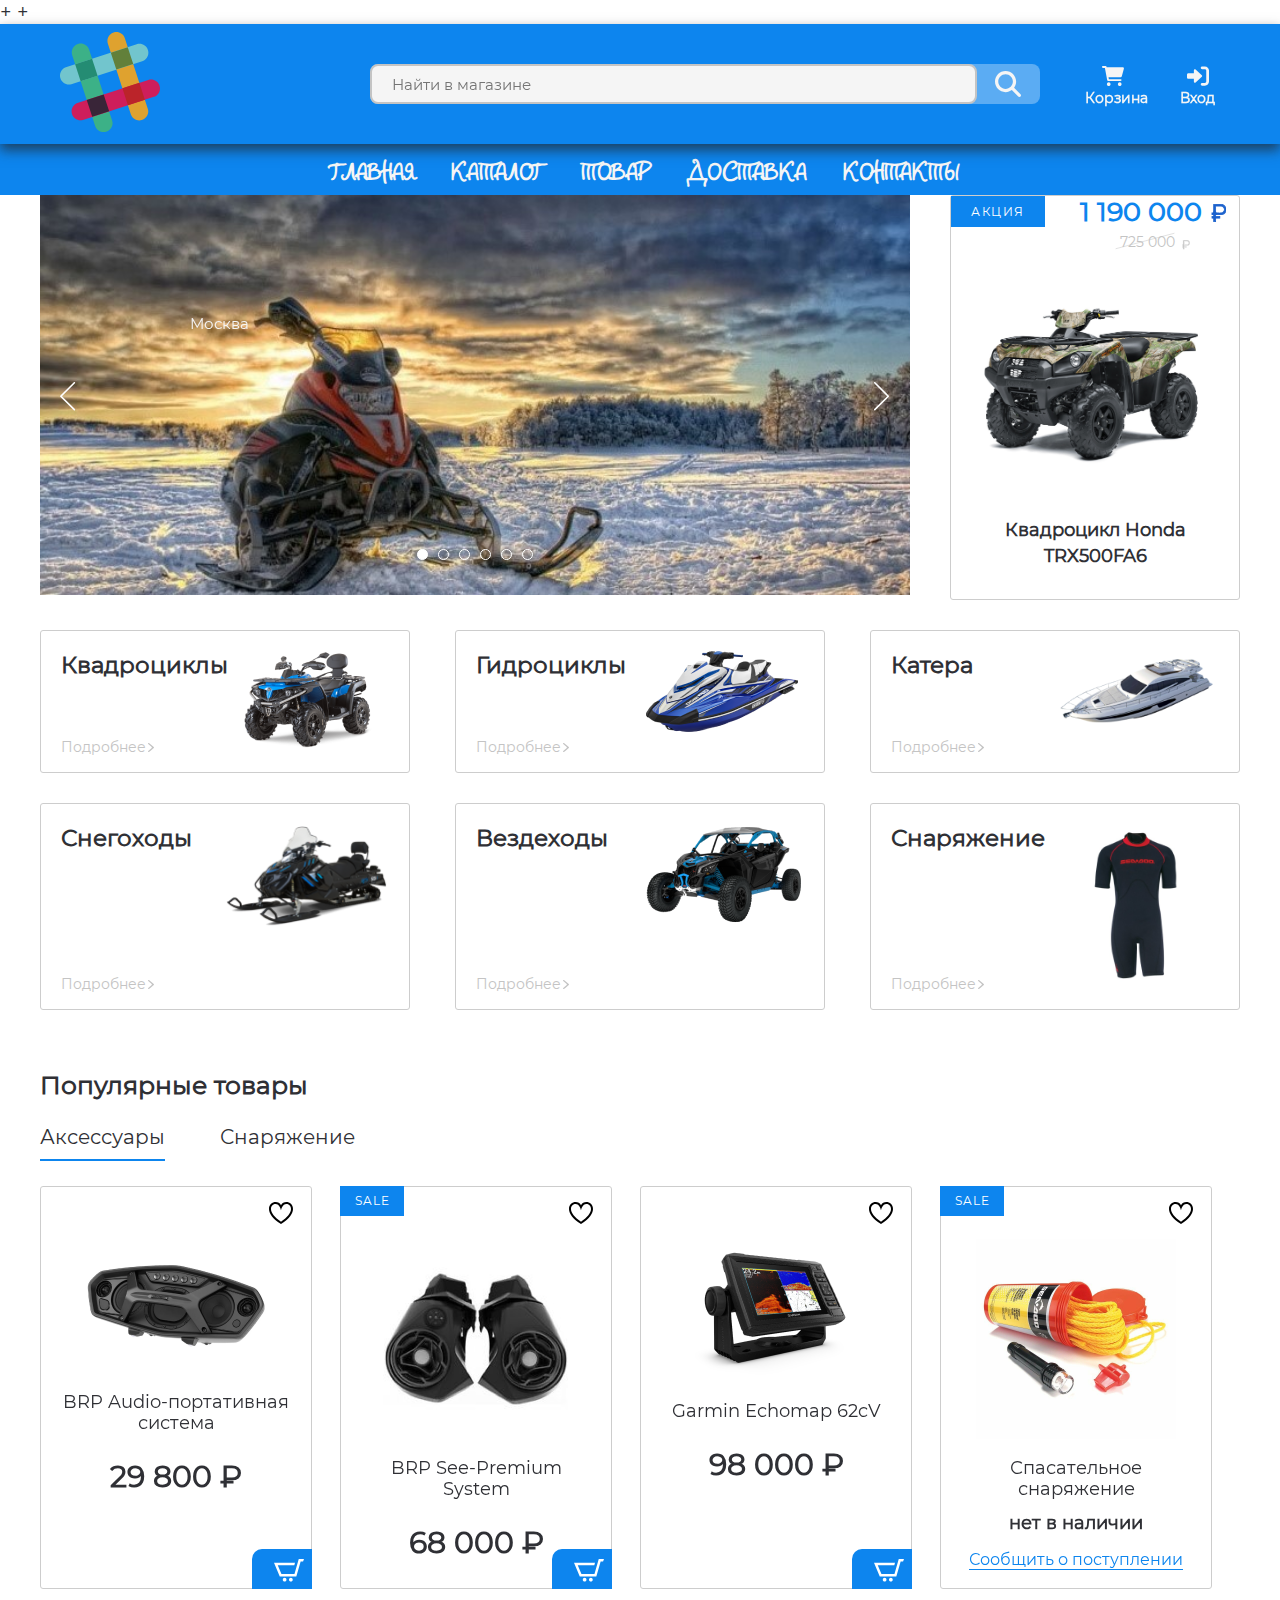
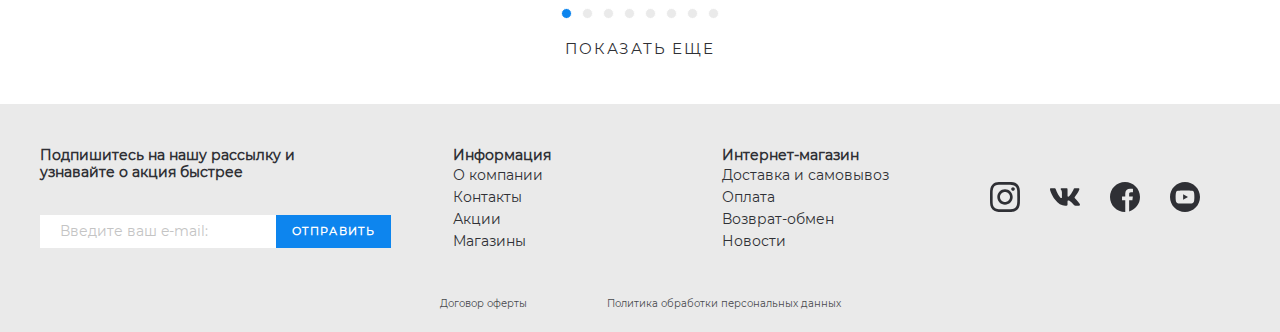
==== commit f8d7dd2e: "kommit" ====
--- a/index.html
+++ b/index.html
@@ -8,20 +8,23 @@
   <link rel="stylesheet" href="css/jquery.formstyler.css">
   <link rel="stylesheet" href="css/jquery.formstyler.theme.css">
   <link rel="stylesheet" href="css/ion.rangeSlider.min.css">
-  <link rel="stylesheet" href="css/style.css">
   <link rel="stylesheet" href="css/slick.css">
   <link rel="stylesheet" href="css/media.css">
- 
-
-  <script src="https://ajax.googleapis.com/ajax/libs/jquery/3.6.1/jquery.min.js"></script>
+  
+  <link rel="stylesheet" href="css/product-page.css">
+  <link rel="stylesheet" href="css/catalog.css">
+  <link rel="stylesheet" href="css/jquery.rateyo.min.css">
+  <link rel="stylesheet" href="css/style.css">
+
+  
+  <script src="js/jquery-3.6.1.min.js"></script>
   <script src="js/slick.min.js"></script>
-
-  <script defer src="js/slider.js"></script>
+  <script src="js/slider.js"></script>
   <script src="js/ion.rangeSlider.min.js"></script>
-
   <script src="js/jquery.formstyler.min.js"></script>
-
-  <script defer src="js/jquery.bxslider.min.js"></script>
+  <script src="js/jquery.bxslider.min.js"></script>
++ <script src="js/jquery.rateyo.min.js"></script>
++ <script src="js/gallery.js"></script>
   <script src="js/main.js"></script> 
 </head>
 <body>
@@ -29,7 +32,7 @@
   <header>
     <div class="header container">
         <a href="#">
-            <div class="logo"><img src="/images/1-logo.svg" alt="Лого" width="100"></div>
+            <div class="logo"><img src="images/1-logo.svg" alt="Лого" width="100"></div>
         </a>
           <div id="city" title="Выбор города"><b>Ваш город: </b>
             <span> Москва</span> 
@@ -252,7 +255,7 @@
                   <a class="product-item__notify-link" href="#"><span>Сообщить о поступлении</span></a>
                   <a class="product-item" href="#">
                     <p class="product-item__hover-text">посмотреть товар</p>
-                    <img class="product-item__img" src="/images/content/brp-audio-system.png" alt="product">
+                    <img class="product-item__img" src="images/content/brp-audio-system.png" alt="product">
                     <h4 class="product-item__title">BRP Audio-портативная система</h4>
                     <p class="price product-item__price">29 800 ₽</p>
                     <p class="product-item__notify-text">нет в наличии</p>
@@ -316,7 +319,7 @@
                   <a class="product-item__notify-link" href="#"><span>Сообщить о поступлении</span></a>
                   <a class="product-item product-item--sale" href="#">
                     <p class="product-item__hover-text">посмотреть товар</p>
-                    <img class="product-item__img" src="/images/content/suit.png" alt="product">
+                    <img class="product-item__img" src="images/content/suit.png" alt="product">
                     <h4 class="product-item__title">Мужской костюм 3мм</h4>
                     <p class="price product-item__price">10 400 ₽</p>
                     <p class="product-item__notify-text">нет в наличии</p>
@@ -364,7 +367,7 @@
                   <a class="product-item__notify-link" href="#"><span>Сообщить о поступлении</span></a>
                   <a class="product-item product-item--sale" href="#">
                     <p class="product-item__hover-text">посмотреть товар</p>
-                    <img class="product-item__img" src="/images/content/rf-key.png" alt="product">
+                    <img class="product-item__img" src="images/content/rf-key.png" alt="product">
                     <h4 class="product-item__title">RF D.E.S.S.TM Key</h4>
                     <p class="price product-item__price">7 700 ₽</p>
                     <p class="product-item__notify-text">нет в наличии</p>
@@ -385,7 +388,7 @@
                   <a class="product-item__notify-link" href="#"><span>Сообщить о поступлении</span></a>
                   <a class="product-item" href="#">
                     <p class="product-item__hover-text">посмотреть товар</p>
-                    <img class="product-item__img" src="/images/content/suit.png" alt="product">
+                    <img class="product-item__img" src="images/content/suit.png" alt="product">
                     <h4 class="product-item__title">Мужской костюм 4мм</h4>
                     <p class="price product-item__price">11 800 ₽</p>
                     <p class="product-item__notify-text">нет в наличии</p>
--- a/css/product-page.css
+++ b/css/product-page.css
@@ -0,0 +1,250 @@
+.product-card__inner {
+  display: flex;
+  justify-content: space-between;
+}
+
+.product-card__img-box {
+  width: 500px;
+  padding-top: 64px;
+  text-align: center;
+  font-family: 'Montserrat', 'Roboto';
+  position: relative;
+}
+
+.product-card__img-box::before {
+  font-size: 15px;
+  line-height: 18px;
+  letter-spacing: 0.12em;
+  padding: 13px 25px;
+  border-radius: 3px;
+}
+
+.product-card__price-old {
+  font-size: 30px;
+  line-height: 44px;
+  opacity: 0.6;
+  background-image: url('../images/old-line.svg');
+  background-repeat: no-repeat;
+  background-size: cover;
+  display: inline-block;
+}
+
+.product-card__price-new {
+  font-weight: bold;
+  font-size: 40px;
+  line-height: 48px;
+  margin-bottom: 17px;
+}
+
+.product-card__link {
+  border-bottom: 1px solid #0d85ee;
+  font-size: 15px;
+  line-height: 18px;
+  color: #0d85ee;
+}
+
+.product-card__content {
+  width: 570px;
+}
+
+.product-card__title {
+  font-weight: bold;
+  font-size: 30px;
+  line-height: 36px;
+  font-family: 'Montserrat', 'Roboto';
+  margin-bottom: 10px;
+}
+
+.product-card__code {
+  font-size: 15px;
+  line-height: 18px;
+  color: #2f3035;
+  opacity: 0.6;
+  margin-bottom: 22px;
+}
+
+.product-card__buttons {
+  margin-bottom: 50px;
+}
+
+.product-card__tab {
+  font-size: 20px;
+  line-height: 24px;
+  color: #2f3035;
+  opacity: 0.6;
+  padding-bottom: 5px;
+  padding-right: 17px;
+  margin-bottom: 5px;
+}
+
+.product-card__tab + .product-card__tab {
+  padding-left: 17px;
+}
+
+
+.product-card__tab.tab--active {
+  opacity: 1;
+  border-bottom: 2px solid #0d85ee;
+  font-weight: bold;
+  font-family: 'Montserrat', 'Roboto';
+}
+
+.product-card__item {
+  padding: 15px 0 6px;
+  border-bottom: 1px solid #2f3035;
+  display: flex;
+  justify-content: space-between;
+}
+
+.product-card__item-left {
+  padding-right: 15px;
+}
+
+.product-card__item-right {
+  width: 125px;
+}
+
+.product-card__more {
+  font-size: 14px;
+  line-height: 17px;
+  color: #0d85ee;
+  border-bottom: 1px solid #0d85ee;
+  margin-bottom: 40px;
+}
+
+.product-card__list {
+  margin-bottom: 20px;
+}
+
+.product-card__btn button {
+  font-size: 14px;
+  line-height: 17px;
+  letter-spacing: 0.12em;
+  text-transform: uppercase;
+  color: #fff;
+  padding: 16px 56px;
+  background: #0d85ee;
+  border-radius: 3px;
+  border: none;
+  cursor: pointer;
+}
+
+.product-card__buttons a + a {
+  margin-left: 30px;
+}
+
+.card__tabs {
+  margin-bottom: 100px;
+}
+
+.card__tab-box {
+  background: #f0f0f4;
+  display: flex;
+  justify-content: space-around;
+  align-items: center;
+  padding: 22px 0;
+  margin-bottom: 50px;
+}
+
+.card__tab {
+  font-size: 20px;
+  line-height: 24px;
+  opacity: 0.6;
+  color: #2f3035;
+}
+
+.card__tab.tab--active {
+  border-bottom: 1px solid #0d85ee;
+  opacity: 1;
+}
+
+.card__top-line {
+  margin-bottom: 10px;
+}
+
+.card__label-search {
+  font-size: 17px;
+  line-height: 20px;
+  color: rgba(47, 48, 53, .7);
+  opacity: 0.7;
+}
+
+.card__input-search {
+  background: #f0f0f4;
+  border-radius: 3px;
+  margin-left: 17px;
+  padding: 9px 37px 9px 17px;
+  border: none;
+  margin-right: 100px;
+}
+
+.card__label-pickup {
+  font-size: 17px;
+  line-height: 20px;
+  margin-left: 54px;
+  color: rgba(47, 48, 53, .7);
+}
+
+.card__label-pickup .jq-radio.checked .jq-radio__div {
+  display: none;
+}
+
+.card__list-item {
+  padding: 20px 0;
+  border-bottom: 1px solid rgba(47, 48, 53, 0.1);
+  display: flex;
+  font-size: 16px;
+  line-height: 22px;
+  color: rgba(47, 48, 53, .7);
+  opacity: 0.7;
+}
+
+.card__list-itemTitle {
+  color: rgb(47, 48, 53);
+  font-size: 20px;
+  line-height: 24px;
+}
+
+.card__list-address {
+  width: 220px;
+  margin-right: 80px;
+}
+
+.card__list-workHours {
+  width: 157px;
+  margin-right: 96px;
+}
+
+.workHours {
+  display: flex;
+  justify-content: space-between;
+}
+
+.card__list-avialable {
+  width: 140px;
+  margin-right: 60px;
+}
+
+.card__list-num {
+  width: 104px;
+}
+
+.card__list-btn {
+  margin-left: auto;
+}
+
+.card__list-btn button {
+  font-size: 13px;
+  line-height: 16px;
+  letter-spacing: 0.12em;
+  color: #fff;
+  padding: 9px 40px;
+  text-transform: uppercase;
+  background-color: #0d85ee;
+  border-radius: 3px;
+  border: none;
+}
+
+.product-card__btn-mobile {
+  display: none;
+}
--- a/css/catalog.css
+++ b/css/catalog.css
@@ -0,0 +1,588 @@
+/*===== start breadcrumbs =====*/
+.breadcrumbs {
+  margin-bottom: 40px;
+}
+
+.breadcrumbs__list-item {
+  display: inline-block;
+  padding-right: 16px;
+  margin-right: 10px;
+  position: relative;
+  font-size: 15px;
+  line-height: 18px;
+  color: #c4c4c4;
+}
+
+.breadcrumbs__list-item::after {
+  content: '';
+  position: absolute;
+  right: 0;
+  background-image: url('../images/link-arrow.svg');
+  width: 6px;
+  height: 9px;
+  bottom: 5px;
+}
+
+.breadcrumbs__list-item:last-child::after {
+  display: none;
+}
+/*===== end breadcrumbs =====*/
+
+/*====== start catalog ======*/
+.catalog {
+  margin-bottom: 50px;
+}
+
+.catalog__title {
+  font-size: 30px;
+  line-height: 36px;
+  font-weight: bold;
+  font-family:'Montserrat', 'Roboto' ;
+  margin-bottom: 26px;
+}
+
+.catalog__filter {
+  display: flex;
+  justify-content: space-between;
+  margin-bottom: 50px;
+}
+
+.catalog__filter-items button {
+  font-size: 14px;
+  line-height: 17px;
+  opacity: 0.7;
+  background: rgba(220, 220, 220, .6);
+  border-radius: 3px;
+  border: none;
+  padding: 5px 22px;
+  cursor: pointer;
+}
+
+.catalog__filter-btn {
+  display: flex;
+  align-items: center;
+}
+
+.catalog__filter-items button + button {
+  margin-left: 8px;
+}
+
+.catalog__filter-btn button {
+  background-color: transparent;
+  border: none;
+  cursor: pointer;
+  margin: 0;
+  padding: 0;
+}
+
+.catalog__filter-btn button + button {
+  margin-left: 10px;
+}
+
+.catalog__filter-btnGrid {
+  width: 26px;
+  height: 21px;
+}
+
+.catalog__filter-btnLine {
+  width: 25px;
+  height: 19px;
+}
+
+.catalog__filter-button {
+  opacity: 0.3;
+  outline: none;
+}
+
+.catalog__filter-button--active {
+  opacity: 1;
+}
+
+.select-item {
+  border: 1px solid #d7d9df;
+  font-size: 14px;
+  line-height: 17px;
+  margin-right: 34px;
+  padding: 7px 10px 7px 20px;
+}
+
+.jq-selectbox__dropdown {
+  margin: 8px -21px 0;
+  width: 179px;
+}
+
+.catalog__inner {
+  display: flex;
+}
+
+.catalog__inner-aside {
+  min-width: 300px;
+  margin-right: 30px;
+}
+
+.catalog__inner-list {
+  display: flex;
+  justify-content: space-between;
+  flex-wrap: wrap;
+  max-width: 890px;
+}
+
+.catalog__inner-list .product-item__wrapper {
+  margin-bottom: 40px;
+  margin-left: 15px;
+}
+
+.product-item {
+  height: 403px;
+}
+
+.product-item__img {
+  max-width: 100%;
+}
+/*======== end catalog =========*/
+
+/*========= start pagination ========*/
+.pagination {
+  width: 100%;
+  margin-top: 30px;
+  margin-bottom: 0;
+}
+
+.pagination-list {
+  display: flex;
+  justify-content: center;
+}
+
+.pagination-list__item {
+  padding: 6px 12px;
+  border: 2px solid transparent;
+  margin: 0 4px;
+  font-size: 18px;
+  line-height: 22px;
+  color: #c4c4c4;
+}
+
+.pagination-list__item.active {
+  border: 2px solid #0d85ee;
+  color: #0d85ee;
+}
+
+.pagination-list__item a {
+  display: block;
+}
+/*======== end pagination =========*/
+
+/*======== start aside ===========*/
+.aside-filter__tabs {
+  display: flex;
+  justify-content: space-between;
+}
+
+.aside-filter__tab {
+  font-weight: 400;
+  font-size: 16px;
+  line-height: 19px;
+  letter-spacing: 0.09em;
+  text-transform: uppercase;
+  color: #C4C4C4;
+  width: 50%;
+}
+
+.aside-filter__tab.tab--active {
+  color: #2F3035;
+  font-family: 'Montserrat', 'Roboto';
+  font-weight: bold;
+}
+
+.aside-filter__tab.tab--active span {
+  display: inline-block;
+  border-bottom: 2px solid #0d85ee;
+  padding-bottom: 7px;
+}
+
+.aside-filter__item-drop {
+  margin-top: 30px;
+  margin-right: 42px;
+}
+
+.aside-filter__item-title {
+  font-family: 'Montserrat', 'Roboto';
+  font-size: 16px;
+  line-height: 19px;
+  padding-left: 26px;
+}
+
+.filter__item-drop {
+  position: relative;
+  cursor: pointer;
+}
+
+.filter__item-drop::before {
+  content: '';
+  background-image: url('../images/arrow-down.svg');
+  position: absolute;
+  left: 0;
+  bottom: 5px;
+  width: 12px;
+  height: 8px;
+  transform: rotate(0deg);
+}
+
+.filter__item-drop--active::before {
+  transform: rotate(180deg);
+}
+
+.aside-filter__content {
+  display: flex;
+  flex-wrap: wrap;
+  margin-top: 20px;
+}
+
+.aside-filter__content-box {
+  width: 50%;
+  margin-bottom: 10px;
+}
+
+.aside-filter__content-label {
+  font-size: 14px;
+  line-height: 17px;
+  cursor: pointer;
+}
+
+.jq-checkbox, .jq-radio {
+  background: #fff;
+  width: 14px;
+  height: 14px;
+  border: 1px solid #c4c4c4;
+  border-radius: 1px;
+  box-shadow: none;
+  vertical-align: -1px;
+  margin: 0 8px 0 0;
+}
+
+.jq-checkbox.checked, .jq-radio.checked {
+  background:#0d85ee ;
+  border: none;
+}
+
+.jq-checkbox.checked .jq-checkbox__div {
+  width: 8px;
+  height: 6px;
+  margin: 4px 0 0 3px;
+  border-bottom: none;
+  border-left: none;
+  transform: rotate(0);
+  background-image: url(../images/icon-checked.svg);
+}
+
+.jq-radio.checked .jq-radio.__div {
+  width: 0;
+  height: 0;
+  margin: 0;
+  border-radius: 0;
+  background: transparent;
+  box-shadow: none;
+}
+
+.aside-filter__content.aside-filter__content-radio {
+  flex-wrap: nowrap
+}
+
+.irs--flat {
+  width: 100%;
+  margin-top: -15px;
+}
+
+.irs-from {
+  display: none;
+}
+
+.irs--flat .irs-from, .irs--flat .irs-to, .irs--flat .irs-single {
+  display: none;
+}
+
+.irs--flat .irs-min, .irs--flat .irs-max {
+  top: 55px;
+  padding: 0 0 0 27px;
+  line-height: 17px;
+  text-decoration: underline;
+  font-size: 14px;
+  color: #2f3035;
+  font-family: 'Montserrat', 'Roboto';
+  text-shadow: none;
+  background-color: transparent;
+  border-radius: 0;
+  visibility: visible !important;
+}
+
+.irs-min::before,
+.irs-max::before {
+  position: absolute;
+  line-height: 17px;
+  font-size: 14px;
+  text-decoration: none;
+  color: #c4c4c4;
+  left: 0;
+}
+
+.irs-min::before {
+  content: 'от';
+}
+
+.irs-max::before {
+  content: 'до';
+}
+
+.irs--flat .irs-line {
+  top: 25px;
+  height: 1px;
+  background-color: #e0e0e0;
+  border-radius: 0;
+}
+
+.irs--flat .irs-bar {
+  top: 25px;
+  height: 3px;
+  background-color: #0d85ee;
+}
+
+.irs--flat .irs-handle {
+  top: 22px;
+  width: 8px;
+  height: 8px;
+  background-color:#0d85ee;
+  border-radius: 50%;
+}
+
+.irs--flat .irs-handle>i:first-child,
+.irs--flat .irs-handle.state_hover>i:first-child, .irs--flat .irs-handle:hover>i:first-child {
+  background: transparent;
+}
+
+.aside-filter__item-list {
+  margin: 46px 0 40px;
+}
+
+.filter__item-list {
+  padding-top: 34px;
+  display: flex;
+  justify-content: space-between;
+  border-bottom: 2px solid #c4c4c4;
+}
+
+.filter__item-listTitle {
+  font-family: 'Montserrat', 'Roboto';
+  font-size: 16px;
+  line-height: 19px;
+  padding-bottom: 14px;
+  padding-left: 26px;
+}
+
+.filter__item-listSelect {
+  line-height: 17px;
+  font-size: 14px;
+  color: #48494D;
+  font-family: 'Montserrat', 'Roboto';
+}
+
+.jq-selectbox__select {
+  line-height: 17px;
+  font-size: 14px;
+  color: #48494D;
+  font-family: 'Montserrat', 'Roboto';
+  height: 20px;
+  padding: 0 25px 0 10px;
+  border-radius: 0;
+  background: transparent;
+  box-shadow: none;
+  text-shadow: none;
+  border: none;
+}
+
+.jq-selectbox__trigger-arrow {
+  position: absolute;
+  top: 14px;
+  right: 12px;
+  width: 0;
+  height: 0;
+  border: none;
+}
+
+.jq-selectbox__trigger {
+  background-image: url('../images/arrow-down.svg');
+  top: 7px;
+  width: 12px;
+  height: 8px;
+  border-left: none;
+}
+
+.jq-selectbox__select:hover,
+.jq-selectbox__select:active {
+  background: transparent;
+  box-shadow: none;
+}
+
+.jq-selectbox.focused .jq-selectbox__select {
+  border: none;
+}
+
+.jq-selectbox li:hover {
+  background: rgba(107, 126, 172, 0.05);
+  color: rgba(0, 0, 0, 0.6);
+}
+
+.jq-selectbox li.selected {
+  background: rgba(107, 126, 172, 0.05);
+  color: rgba(0, 0, 0, 0.6);
+}
+
+.jq-selectbox li {
+  color: rgba(0, 0, 0, 0.6);
+}
+
+.jq-selectbox__dropdown {
+  border-radius: 0;
+  padding-top: 15px;
+}
+
+.filter-more {
+  width: 100%;
+}
+
+.filter-more__btn {
+  line-height: 17px;
+  font-size: 14px;
+  color: #0d85ee;
+  border: none;
+  border-bottom: 1px solid #0d85ee;
+  background-color: transparent;
+  padding: 0;
+}
+
+.filter-search {
+  width: 100%;
+  border: 1px solid #e0e0e0;
+  height: 30px;
+  padding: 0 20px;
+  line-height: 14px;
+  font-size: 12px;
+  margin-top: 10px;
+  margin-bottom: 20px;
+}
+
+.filter-search::placeholder {
+  color: #BDBEC2;
+}
+
+.btn-checked .aside-filter__content {
+  flex-wrap: nowrap;
+}
+
+.btn-checked .aside-filter__content-box {
+  /*width: auto;*/
+  width: 120px;
+}
+
+.btn-checked .aside-filter__content-label {
+  position: relative;
+  height: 25px;
+  width: 63px;
+  font-size: 12px;
+  line-height: 14px;
+  letter-spacing: 0.07em;
+  font-weight: bold;
+  color: #c4c4c4;
+}
+
+.btn-checked .jq-checkbox {
+  height: 25px;
+  width: 63px;
+  background: #f0f0f4;
+  border: none;
+}
+
+.btn-checked .jq-checkbox.checked {
+  background: #0d85ee;
+  color: #fff;
+}
+
+.btn-checked .jq-checkbox.checked ~ .btn-checked__text {
+  color: #fff;
+}
+
+.btn-checked .jq-checkbox.checked .jq-checkbox__div {
+  display: none;
+}
+
+.btn-checked__text {
+  position: absolute;
+  top: 5px;
+  left: 60%;
+  transform: translateX(-57%);
+  z-index: 5;
+}
+
+.filter-btn__send {
+  background: rgba(220, 220, 220, .6); 
+  /*background: #f0f0f4;*/
+  padding: 16px 85px;
+  text-transform: uppercase;
+  font-size: 15px;
+  line-height: 18px;
+  letter-spacing: 0.12em;
+  color: #BDBEC2;
+  border: none;
+  cursor: pointer;
+  margin-bottom: 15px;
+}
+
+.filter-btn__send--active {
+  background-color: #0d85ee;
+  color: #fff;
+}
+
+.aside-filter__item-btn {
+  text-align: center;
+}
+
+.filter__extra {
+  font-size: 13px;
+  line-height: 16px;
+  position: relative;
+  padding-right: 29px;
+  margin-bottom: 15px;
+}
+
+.filter__extra::after {
+  content: '';
+  position: absolute;
+  right: 0;
+  background-image: url('../images/arrow-down.svg');
+  width: 12px;
+  height: 8px;
+  top: 4px;
+}
+
+.filter__extra-content {
+  display: none;
+}
+
+.filter__extra.filter-btn__send--active::after {
+  transform: rotate(180deg);
+}
+
+.filter-btn__reset {
+  background-color: transparent;
+  padding: 0;
+  border: none;
+  font-size: 13px;
+  line-height: 16px;
+  border-bottom: 1px solid #c4c4c4;
+  color: #c4c4c4;
+}
+
+.aside__btn {
+  display: none;
+}
+
+/*end aside*/
--- a/css/style.css
+++ b/css/style.css
@@ -47,6 +47,10 @@
     border: none;
     outline: none;
     background: none;
+}
+
+html * {
+  max-height: 1000000px;
 }
 html {
   box-sizing: border-box;
@@ -246,7 +250,7 @@
 .search-button {
   height: 40px;
   width: 70px;
-  background: url(../images/Лупа.svg) no-repeat center center;
+  background: url(../images/lupa.svg) no-repeat center center;
 }
 .query {
   border: 2px solid #c4c4c4;
@@ -256,10 +260,10 @@
   width: 100%;
 }
 .cart {
-  background: url(../images/корзина.svg) no-repeat top center;
+  background: url(../images/korzina.svg) no-repeat top center;
 }
 .login {
-  background: url(/images/вход.svg) no-repeat top center;
+  background: url(../images/vhod.svg) no-repeat top center;
 }
 /*============== end header ============*/
 
@@ -529,7 +533,7 @@
 /*======= end =========*/
 
 
-/* start banner-section*/
+/*====== start banner-section======*/
 .page-section {
   margin-bottom: 30px;
 }
@@ -676,10 +680,10 @@
 .sale-item__img {
   object-fit: contain;
 }
-/* end banner-section*/
-
-
-/*start search*/
+/*==== end banner-section ======*/
+
+
+/*======= start search =========*/
 .search__tabs {
   margin-bottom: 25px;
 }
@@ -726,10 +730,10 @@
   border: none;
   margin-left: -3px;
 }
-/*end search*/
-
-
-/*start categories*/
+/*======== end search ==========*/
+
+
+/*======== start categories =========*/
 .categories__inner {
   display: flex;
   justify-content: space-between;
@@ -780,9 +784,9 @@
   content: url("../images/link-arrow.svg");
   padding-left: 2px;
 }
-/*end categories*/
-
-/*start products*/
+/*======== end categories ===========*/
+
+/*========= start products ===========*/
 .product-item__wrapper {
   position: relative;
   width: 272px;
@@ -968,82 +972,8 @@
 }
 /*========= end products ========*/
 
-/*========= order =========*/
-main {
-  flex: 1 1 auto;
-}
-.order .icon {
-  font-family: 'icomoon' !important;
-  cursor: pointer;
-}
-.table tfoot th {
-  border-bottom: none;
-}
-.table .allsum span {
-  color: red;
-}
-.table .allsum span::after {
-  content: '\20\20BD'
-}
-.table .index {
-  text-align: center;
-  width: 50px;
-}
-.table .qty {
-  text-align: center;
-  width: 200px;
-}
-.table .price {
-  text-align: center;
-  width: 100px;
-}
-.table .sum {
-  text-align: center;
-  width: 100px;
-}
-.table td.delete {
-  text-align: center;
-  width: 100px;
-}
-.table .qty strong {
-  min-width: 100px;
-  text-align: center;
-  display: inline-block;
-  user-select: none;
-}
-.table .qty span {
-  border-radius: 50%;
-  border: 1px solid black;
-  background: blue;
-  color: white;
-  width: 20px;
-  height: 20px;
-  display: inline-block;
-  text-align: center;
-  line-height: 20px;
-  cursor: pointer;
-  user-select: none;
-}
-.table .qty .minus {
-  margin-right: 10px;
-}
-.table .qty .plus {
-  margin-left: 10px;
-}
-#order {
-  height: 30px;
-  text-align: center;
-}
-.container.empty,
-.empty .container {
-  display: none;
-}
-.empty .container.empty {
-  display: block;
-}
-/*========= end order =========*/
-
-/*======= product =======*/
+
+/*======= product galer =======*/
 .product {
   display: flex;
   gap: 30px;
@@ -1053,7 +983,7 @@
   flex: 0 0 400px;
 }
 .gallery {
-  width: 470px;
+  width: 460px;
   height: 80px;
   margin-top: 20px;
   padding: 0 20px;
@@ -1072,10 +1002,10 @@
   opacity: .3;
 }
 .gallery button:hover {
-  color: #032b4e;
+  color: #063b69;
 }
 .gallery .disabled:hover {
-  color: #032b4e;
+  color: #0d85ee;
 }
 .gallery .gal_left {
   left: 0;
@@ -1089,7 +1019,7 @@
   margin-top: -9px;
 }
 .gallery > div {
-  width: 440px;
+  width: 420px;
   height: 50px;
   overflow: hidden;
   position: relative;
@@ -1112,10 +1042,8 @@
 }
 .offer p {
   margin: 0;
-  /*text-align: left;*/
 }
 .offer button {
-  /*width: 90px;*/
   font-weight: bold;
 }
 
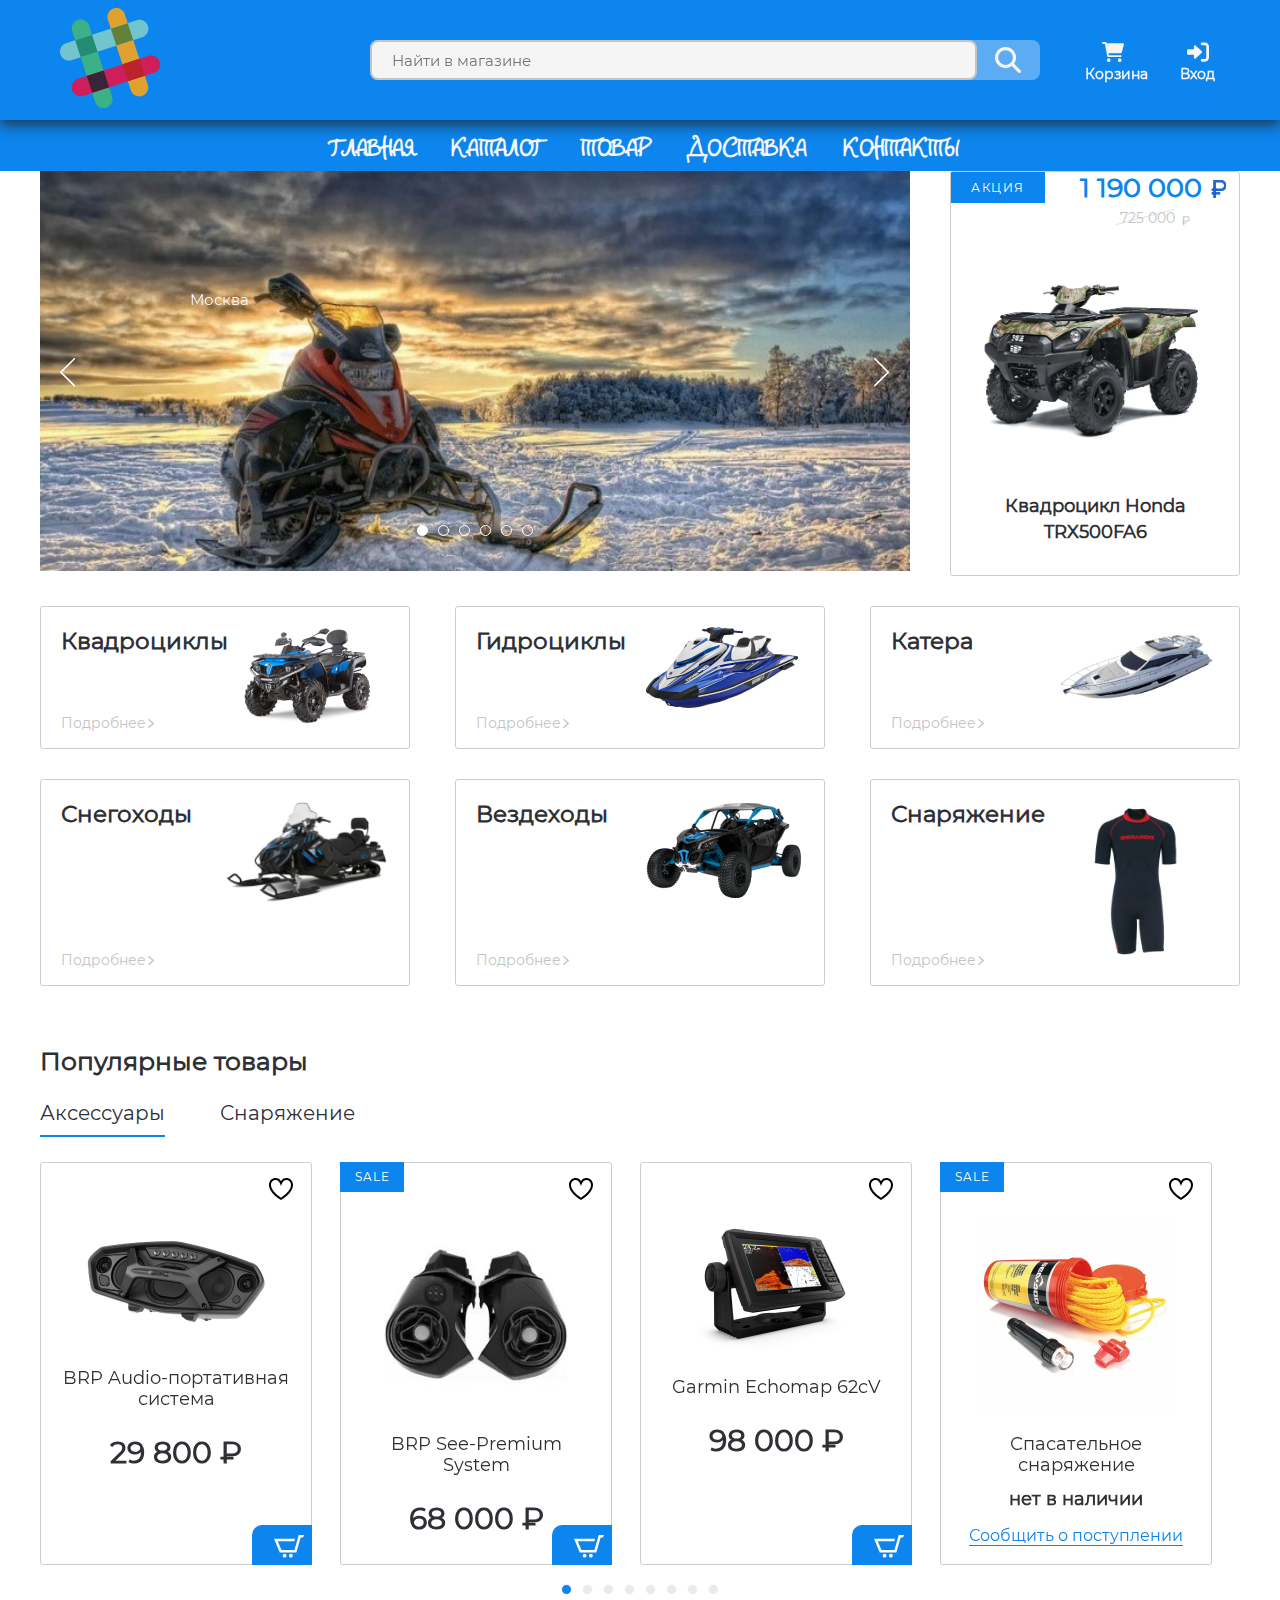
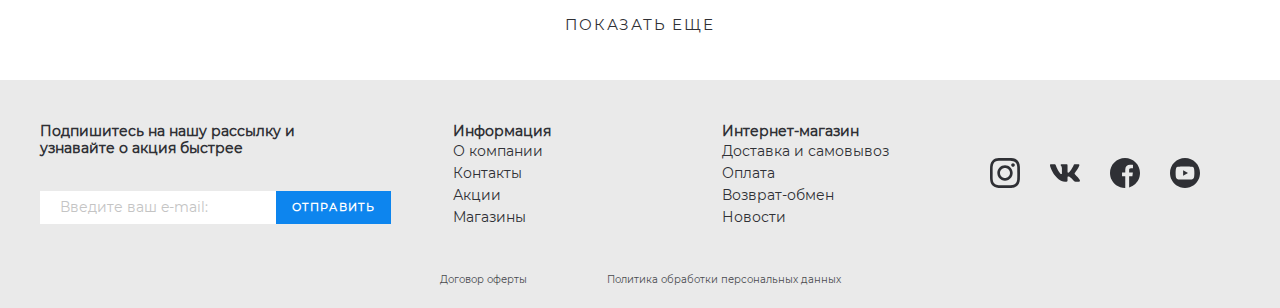
==== commit 645d02c8: "kommit" ====
--- a/index.html
+++ b/index.html
@@ -10,21 +10,17 @@
   <link rel="stylesheet" href="css/ion.rangeSlider.min.css">
   <link rel="stylesheet" href="css/slick.css">
   <link rel="stylesheet" href="css/media.css">
-  
   <link rel="stylesheet" href="css/product-page.css">
   <link rel="stylesheet" href="css/catalog.css">
   <link rel="stylesheet" href="css/jquery.rateyo.min.css">
   <link rel="stylesheet" href="css/style.css">
 
-  
   <script src="js/jquery-3.6.1.min.js"></script>
   <script src="js/slick.min.js"></script>
   <script src="js/slider.js"></script>
   <script src="js/ion.rangeSlider.min.js"></script>
   <script src="js/jquery.formstyler.min.js"></script>
   <script src="js/jquery.bxslider.min.js"></script>
-+ <script src="js/jquery.rateyo.min.js"></script>
-+ <script src="js/gallery.js"></script>
   <script src="js/main.js"></script> 
 </head>
 <body>
--- a/css/style.css
+++ b/css/style.css
@@ -97,6 +97,37 @@
   max-width: 1230px;
   padding: 0 15px;
   margin: 0 auto;
+}
+
+/* icons */
+.icon::before {
+  font-family: 'icomoon';
+  font-size: inherit;
+  font-weight: inherit;
+  line-height: inherit;
+  color: white;
+  text-align: center;
+}
+/*.icon:hover::before {
+  color: lightblue;
+}
+.logo::before {
+  content: '\e900';
+}
+.login::before {
+  content: '\e902';
+}
+.order::before {
+  content: '\e901';
+}
+.cat::before {
+  content: '\e903';
+}*/
+.to_left::before {
+  content: '\e905';
+}
+.to_right::before {
+  content: '\e904';
 }
 
 /*========= modals ===========*/
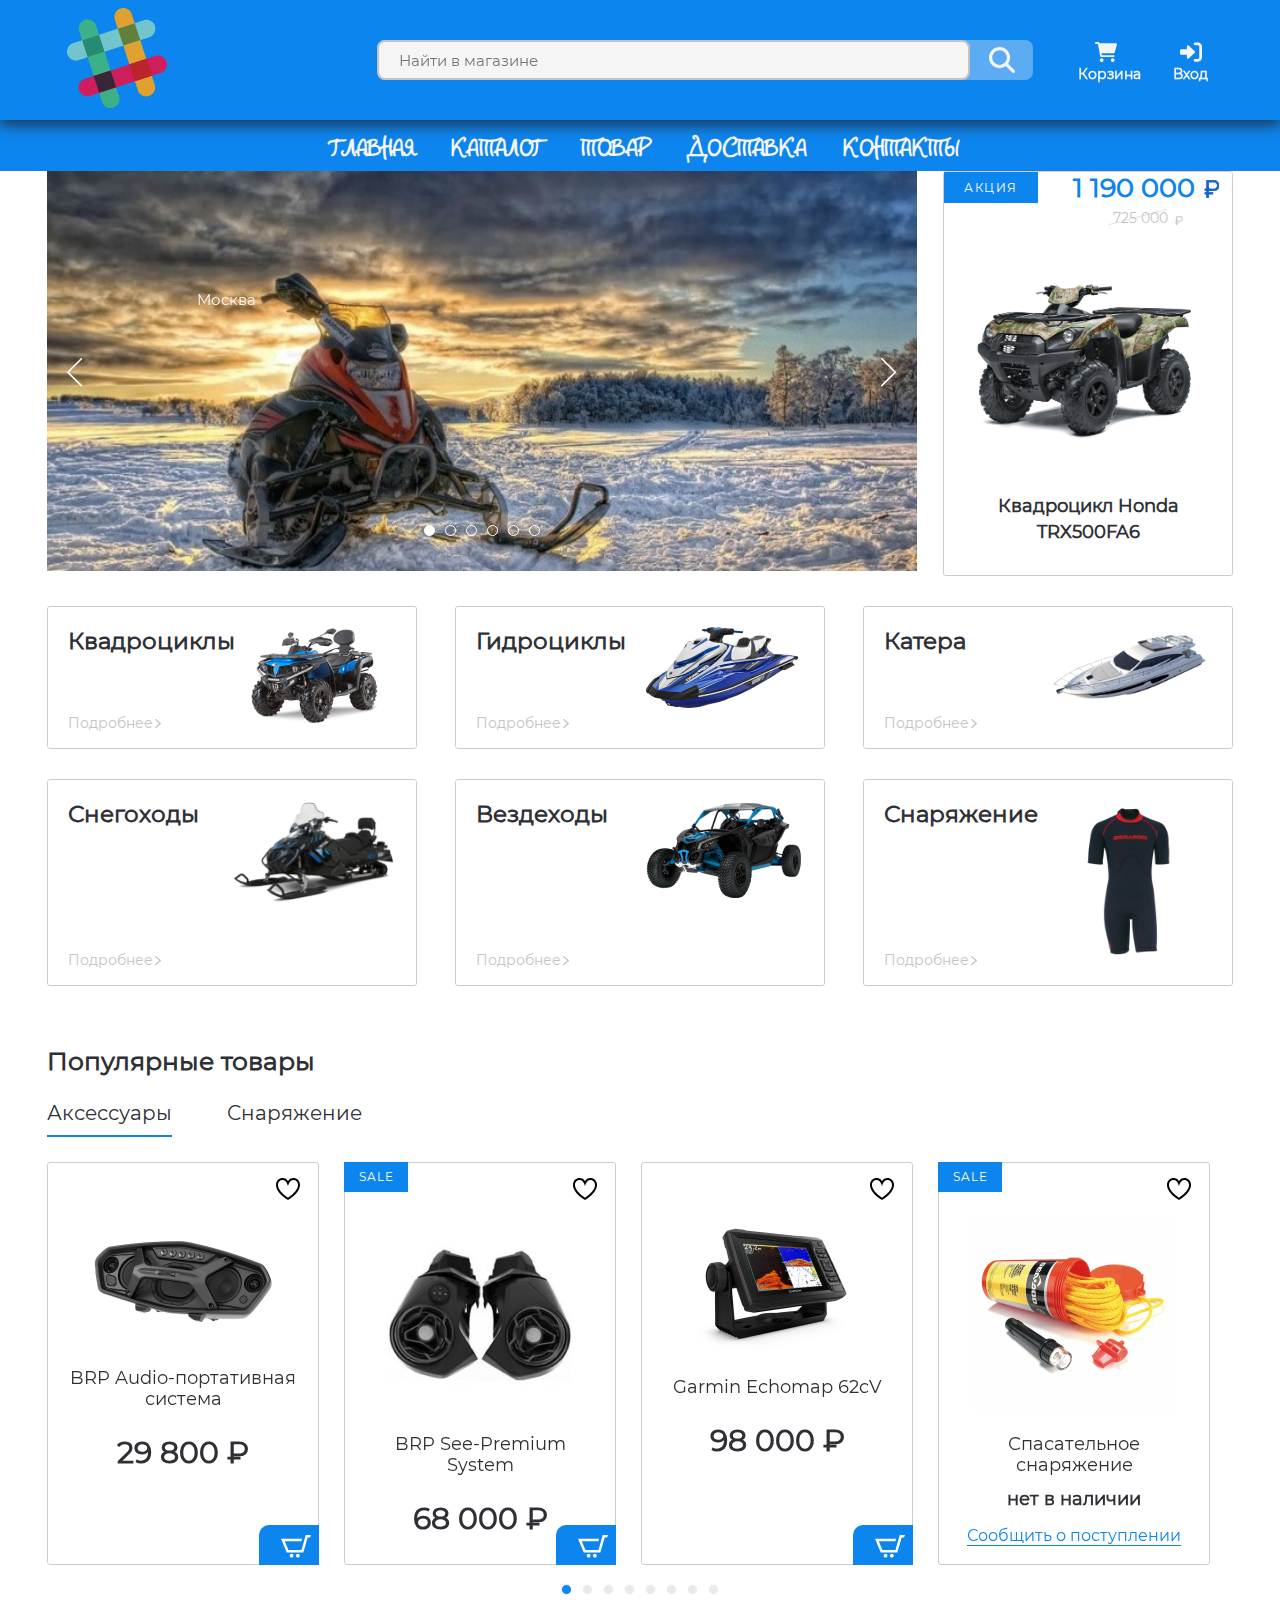
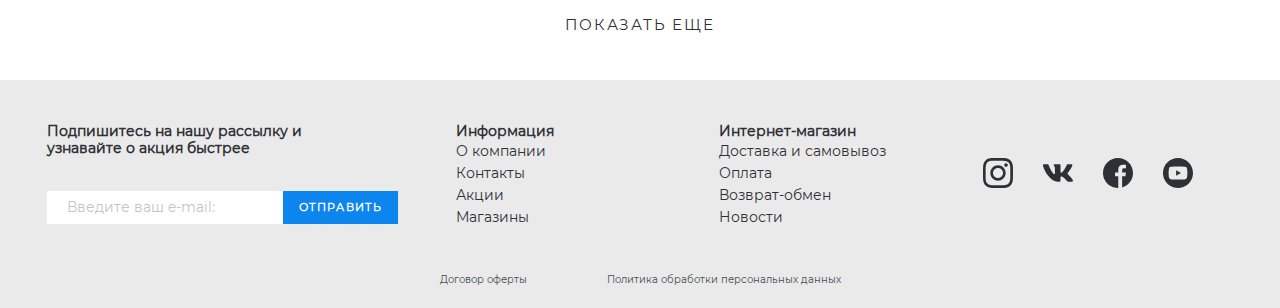
==== commit 70b8b4ab: "kommit" ====
--- a/index.html
+++ b/index.html
@@ -570,3 +570,5 @@
 </footer>
 </body>
 </html>
+
+
--- a/css/media.css
+++ b/css/media.css
@@ -4,7 +4,7 @@
   }
 }
 
-@media (max-width: 1200px) {
+@media (max-width: 1204px) {
   .banner-section__slider-img {
     min-height: 380px;
     max-width: 600px;
@@ -153,7 +153,7 @@
   }
 }
 
-@media (max-width: 640px) {
+@media (max-width: 767px) {
   .header__address {
     display: none;
   }
--- a/css/style.css
+++ b/css/style.css
@@ -1469,7 +1469,7 @@
 
 
 
-@media screen and (max-width: 1204px) {
+@media screen and (max-width: 1300px) {
   .container {
       width: auto;
       margin: 0 32px;
